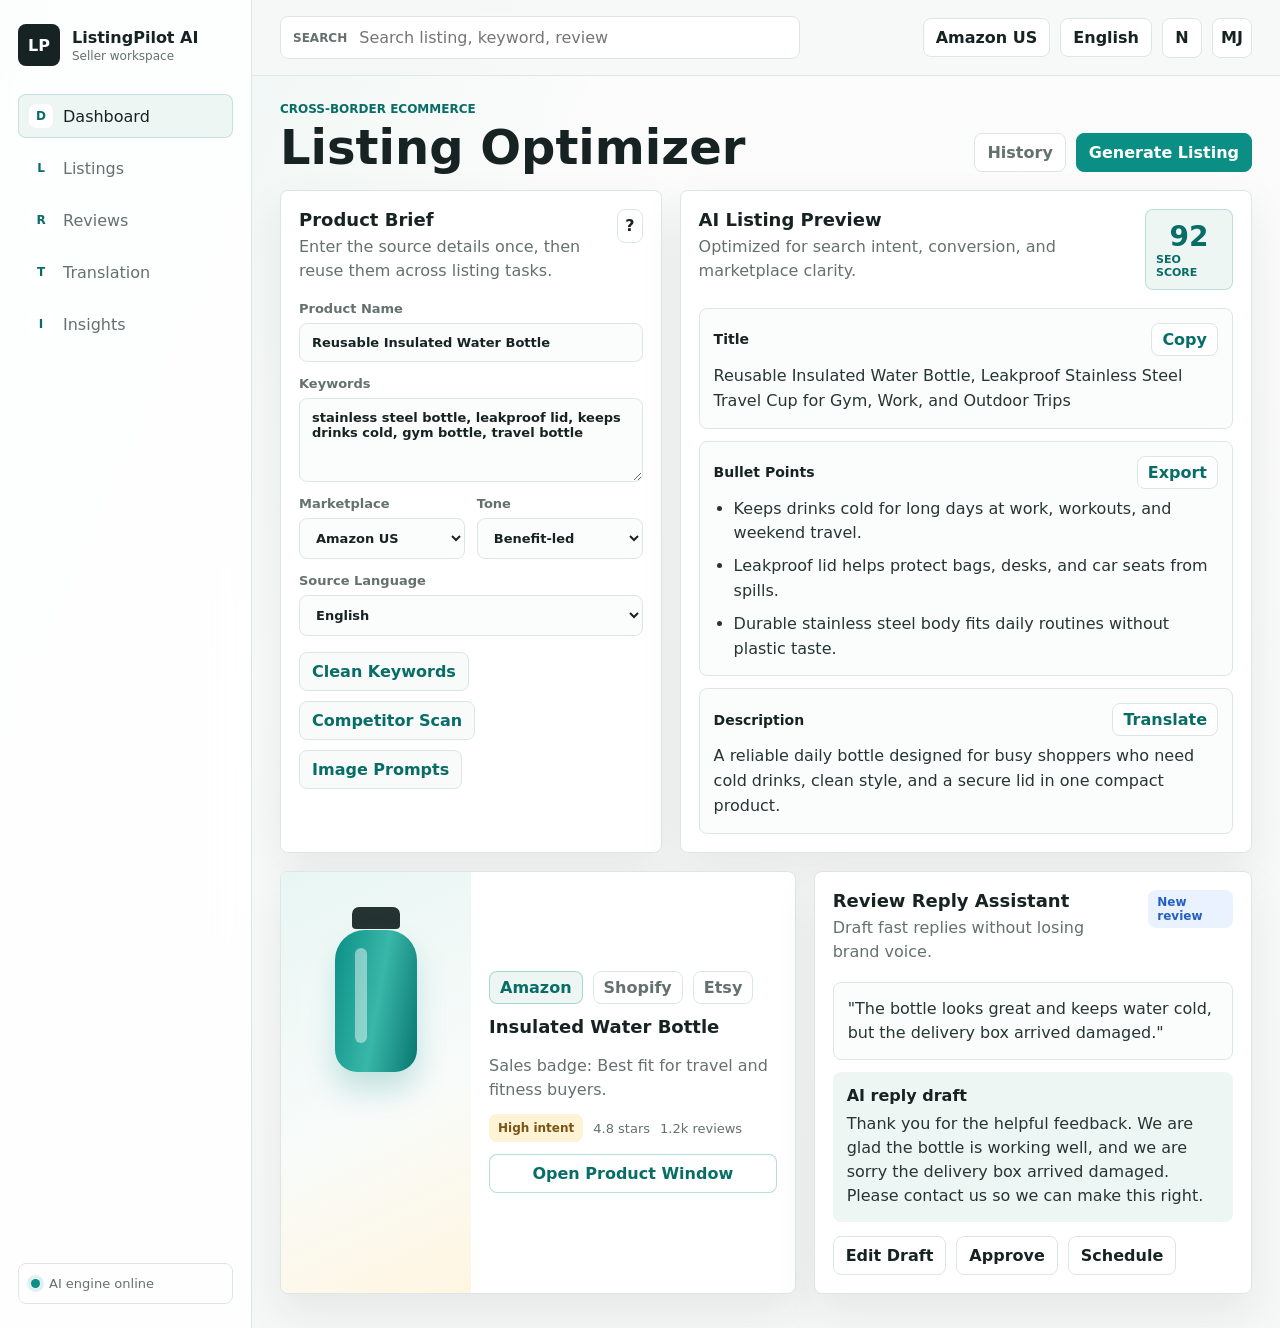
==== index.html @ 93a1cd98 "chore: initialize seller tools project" ====
<!doctype html>
<html lang="en">
<head>
    <meta charset="utf-8">
    <meta name="viewport" content="width=device-width, initial-scale=1">
    <title>ListingPilot AI - Ecommerce Listing Workspace</title>
    <meta name="description" content="A focused AI workspace mockup for cross-border ecommerce sellers to optimize listings, translate content, and reply to reviews.">
    <link rel="stylesheet" href="styles.css">
</head>
<body>
    <div class="app-shell">
        <aside class="sidebar" aria-label="Primary navigation">
            <button class="brand" type="button" data-panel="dashboard" aria-label="Open dashboard">
                <span class="brand-mark">LP</span>
                <span>
                    <strong>ListingPilot AI</strong>
                    <small>Seller workspace</small>
                </span>
            </button>

            <nav class="nav-list">
                <button class="nav-item active" type="button" data-panel="dashboard">
                    <span class="nav-icon" aria-hidden="true">D</span>
                    <span>Dashboard</span>
                </button>
                <button class="nav-item" type="button" data-panel="listings">
                    <span class="nav-icon" aria-hidden="true">L</span>
                    <span>Listings</span>
                </button>
                <button class="nav-item" type="button" data-panel="reviews">
                    <span class="nav-icon" aria-hidden="true">R</span>
                    <span>Reviews</span>
                </button>
                <button class="nav-item" type="button" data-panel="translation">
                    <span class="nav-icon" aria-hidden="true">T</span>
                    <span>Translation</span>
                </button>
                <button class="nav-item" type="button" data-panel="insights">
                    <span class="nav-icon" aria-hidden="true">I</span>
                    <span>Insights</span>
                </button>
            </nav>

            <div class="sidebar-footer">
                <span class="status-dot"></span>
                <span>AI engine online</span>
            </div>
        </aside>

        <main class="main-area">
            <header class="topbar">
                <div class="search-box">
                    <span aria-hidden="true">Search</span>
                    <input type="search" placeholder="Search listing, keyword, review">
                </div>
                <div class="topbar-actions">
                    <button class="select-button" type="button" data-action="marketplace-menu">Amazon US</button>
                    <button class="select-button" type="button" data-action="language-menu">English</button>
                    <button class="icon-button" type="button" data-action="notifications" aria-label="Open notifications">N</button>
                    <button class="avatar-button" type="button" data-action="profile-menu" aria-label="Open profile">MJ</button>
                </div>
            </header>

            <section class="workspace" aria-label="Listing optimizer workspace">
                <div class="workspace-heading">
                    <div>
                        <p class="eyebrow">Cross-border ecommerce</p>
                        <h1>Listing Optimizer</h1>
                    </div>
                    <div class="heading-actions">
                        <button class="ghost-button" type="button" data-action="open-history">History</button>
                        <button class="primary-button" type="button" data-action="generate-listing">Generate Listing</button>
                    </div>
                </div>

                <section class="grid-layout">
                    <article class="panel input-panel">
                        <div class="panel-header">
                            <div>
                                <h2>Product Brief</h2>
                                <p>Enter the source details once, then reuse them across listing tasks.</p>
                            </div>
                            <button class="icon-button compact" type="button" data-action="brief-help" aria-label="Open brief help">?</button>
                        </div>

                        <form class="brief-form">
                            <label>
                                <span>Product Name</span>
                                <input id="productName" type="text" value="Reusable Insulated Water Bottle">
                            </label>
                            <label>
                                <span>Keywords</span>
                                <textarea id="keywords" rows="4">stainless steel bottle, leakproof lid, keeps drinks cold, gym bottle, travel bottle</textarea>
                            </label>
                            <div class="form-row">
                                <label>
                                    <span>Marketplace</span>
                                    <select id="marketplace">
                                        <option>Amazon US</option>
                                        <option>Shopify</option>
                                        <option>Etsy</option>
                                        <option>TikTok Shop</option>
                                    </select>
                                </label>
                                <label>
                                    <span>Tone</span>
                                    <select id="tone">
                                        <option>Benefit-led</option>
                                        <option>Premium</option>
                                        <option>Friendly</option>
                                        <option>Technical</option>
                                    </select>
                                </label>
                            </div>
                            <label>
                                <span>Source Language</span>
                                <select id="sourceLanguage">
                                    <option>English</option>
                                    <option>中文</option>
                                    <option>Spanish</option>
                                    <option>German</option>
                                </select>
                            </label>
                        </form>

                        <div class="mini-tools">
                            <button type="button" data-action="keyword-cleaner">Clean Keywords</button>
                            <button type="button" data-action="competitor-scan">Competitor Scan</button>
                            <button type="button" data-action="image-prompts">Image Prompts</button>
                        </div>
                    </article>

                    <article class="panel preview-panel">
                        <div class="panel-header">
                            <div>
                                <h2>AI Listing Preview</h2>
                                <p>Optimized for search intent, conversion, and marketplace clarity.</p>
                            </div>
                            <div class="score-badge">
                                <strong id="seoScore">92</strong>
                                <span>SEO Score</span>
                            </div>
                        </div>

                        <div class="preview-stack">
                            <section class="preview-block">
                                <div class="block-title">
                                    <h3>Title</h3>
                                    <button type="button" data-action="copy-title">Copy</button>
                                </div>
                                <p id="listingTitle">Reusable Insulated Water Bottle, Leakproof Stainless Steel Travel Cup for Gym, Work, and Outdoor Trips</p>
                            </section>

                            <section class="preview-block">
                                <div class="block-title">
                                    <h3>Bullet Points</h3>
                                    <button type="button" data-action="export-listing">Export</button>
                                </div>
                                <ul id="bulletList">
                                    <li>Keeps drinks cold for long days at work, workouts, and weekend travel.</li>
                                    <li>Leakproof lid helps protect bags, desks, and car seats from spills.</li>
                                    <li>Durable stainless steel body fits daily routines without plastic taste.</li>
                                </ul>
                            </section>

                            <section class="preview-block">
                                <div class="block-title">
                                    <h3>Description</h3>
                                    <button type="button" data-action="translate-listing">Translate</button>
                                </div>
                                <p id="descriptionText">A reliable daily bottle designed for busy shoppers who need cold drinks, clean style, and a secure lid in one compact product.</p>
                            </section>
                        </div>
                    </article>
                </section>

                <section class="bottom-grid">
                    <article class="panel product-card">
                        <div class="product-visual" role="img" aria-label="Reusable insulated water bottle product illustration">
                            <div class="bottle-cap"></div>
                            <div class="bottle-body"></div>
                            <div class="bottle-highlight"></div>
                        </div>
                        <div class="product-info">
                            <div class="tabs" role="tablist" aria-label="Marketplace tabs">
                                <button class="tab active" type="button" data-action="tab-amazon">Amazon</button>
                                <button class="tab" type="button" data-action="tab-shopify">Shopify</button>
                                <button class="tab" type="button" data-action="tab-etsy">Etsy</button>
                            </div>
                            <h2>Insulated Water Bottle</h2>
                            <p>Sales badge: Best fit for travel and fitness buyers.</p>
                            <div class="metric-row">
                                <span class="badge amber">High intent</span>
                                <span>4.8 stars</span>
                                <span>1.2k reviews</span>
                            </div>
                            <button class="secondary-button" type="button" data-action="open-product">Open Product Window</button>
                        </div>
                    </article>

                    <article class="panel review-panel">
                        <div class="panel-header">
                            <div>
                                <h2>Review Reply Assistant</h2>
                                <p>Draft fast replies without losing brand voice.</p>
                            </div>
                            <span class="badge blue">New review</span>
                        </div>
                        <div class="review-card">
                            <p class="quote">"The bottle looks great and keeps water cold, but the delivery box arrived damaged."</p>
                            <div class="reply-draft">
                                <strong>AI reply draft</strong>
                                <p>Thank you for the helpful feedback. We are glad the bottle is working well, and we are sorry the delivery box arrived damaged. Please contact us so we can make this right.</p>
                            </div>
                        </div>
                        <div class="review-actions">
                            <button type="button" data-action="draft-reply">Edit Draft</button>
                            <button type="button" data-action="approve-reply">Approve</button>
                            <button type="button" data-action="schedule-reply">Schedule</button>
                        </div>
                    </article>
                </section>
            </section>
        </main>
    </div>

    <div class="modal" role="dialog" aria-modal="true" aria-labelledby="modalTitle" hidden>
        <div class="modal-backdrop" data-action="close-modal"></div>
        <section class="modal-window">
            <button class="icon-button modal-close" type="button" data-action="close-modal" aria-label="Close window">X</button>
            <p class="eyebrow" id="modalKicker">Window</p>
            <h2 id="modalTitle">Window title</h2>
            <div id="modalBody"></div>
        </section>
    </div>

    <div class="toast" role="status" aria-live="polite" hidden></div>

    <script src="script.js"></script>
</body>
</html>
---- styles.css ----
:root {
    color-scheme: light;
    --bg: #f6f8f7;
    --surface: #ffffff;
    --surface-soft: #eef6f4;
    --ink: #172322;
    --muted: #64716f;
    --line: #dce7e4;
    --teal: #0b8f85;
    --teal-dark: #086d66;
    --amber: #e7a940;
    --blue: #3478f6;
    --shadow: 0 18px 44px rgba(25, 43, 40, 0.08);
}

* {
    box-sizing: border-box;
}

html {
    min-height: 100%;
}

body {
    min-height: 100vh;
    margin: 0;
    background:
        linear-gradient(120deg, rgba(11, 143, 133, 0.07), transparent 32%),
        linear-gradient(180deg, #fbfcfb, var(--bg));
    color: var(--ink);
    font-family: Inter, ui-sans-serif, system-ui, -apple-system, BlinkMacSystemFont, "Segoe UI", sans-serif;
    letter-spacing: 0;
}

button,
input,
select,
textarea {
    font: inherit;
}

button {
    cursor: pointer;
}

.app-shell {
    display: grid;
    grid-template-columns: 252px minmax(0, 1fr);
    min-height: 100vh;
}

.sidebar {
    display: flex;
    flex-direction: column;
    gap: 28px;
    padding: 24px 18px;
    border-right: 1px solid var(--line);
    background: rgba(255, 255, 255, 0.86);
    backdrop-filter: blur(18px);
}

.brand {
    display: flex;
    align-items: center;
    gap: 12px;
    width: 100%;
    padding: 0;
    border: 0;
    background: transparent;
    color: inherit;
    text-align: left;
}

.brand-mark {
    display: grid;
    place-items: center;
    width: 42px;
    height: 42px;
    border-radius: 8px;
    background: var(--ink);
    color: #ffffff;
    font-weight: 800;
}

.brand strong,
.brand small {
    display: block;
}

.brand small {
    margin-top: 2px;
    color: var(--muted);
    font-size: 12px;
}

.nav-list {
    display: grid;
    gap: 8px;
}

.nav-item {
    display: flex;
    align-items: center;
    gap: 10px;
    width: 100%;
    min-height: 42px;
    padding: 9px 10px;
    border: 1px solid transparent;
    border-radius: 8px;
    background: transparent;
    color: var(--muted);
    text-align: left;
}

.nav-item:hover,
.nav-item.active {
    border-color: rgba(11, 143, 133, 0.2);
    background: var(--surface-soft);
    color: var(--ink);
}

.nav-icon {
    display: grid;
    place-items: center;
    width: 24px;
    height: 24px;
    border-radius: 7px;
    background: #ffffff;
    color: var(--teal-dark);
    font-size: 12px;
    font-weight: 800;
}

.sidebar-footer {
    display: flex;
    align-items: center;
    gap: 9px;
    margin-top: auto;
    padding: 12px;
    border: 1px solid var(--line);
    border-radius: 8px;
    color: var(--muted);
    font-size: 13px;
}

.status-dot {
    width: 9px;
    height: 9px;
    border-radius: 99px;
    background: var(--teal);
    box-shadow: 0 0 0 4px rgba(11, 143, 133, 0.12);
}

.main-area {
    min-width: 0;
}

.topbar {
    position: sticky;
    top: 0;
    z-index: 5;
    display: flex;
    align-items: center;
    justify-content: space-between;
    gap: 18px;
    min-height: 74px;
    padding: 16px 28px;
    border-bottom: 1px solid var(--line);
    background: rgba(246, 248, 247, 0.88);
    backdrop-filter: blur(18px);
}

.search-box {
    display: flex;
    align-items: center;
    gap: 10px;
    width: min(520px, 100%);
    padding: 10px 12px;
    border: 1px solid var(--line);
    border-radius: 8px;
    background: var(--surface);
    color: var(--muted);
}

.search-box span {
    font-size: 12px;
    font-weight: 700;
    text-transform: uppercase;
}

.search-box input {
    width: 100%;
    min-width: 0;
    border: 0;
    outline: 0;
    background: transparent;
    color: var(--ink);
}

.topbar-actions,
.heading-actions,
.review-actions,
.metric-row,
.mini-tools,
.tabs {
    display: flex;
    align-items: center;
    gap: 10px;
}

.select-button,
.ghost-button,
.secondary-button,
.primary-button,
.review-actions button,
.mini-tools button,
.tab,
.preview-block button {
    min-height: 38px;
    border-radius: 8px;
    border: 1px solid var(--line);
    background: var(--surface);
    color: var(--ink);
    padding: 9px 12px;
    font-weight: 700;
}

.primary-button {
    border-color: var(--teal);
    background: var(--teal);
    color: #ffffff;
}

.primary-button:hover {
    background: var(--teal-dark);
}

.secondary-button {
    border-color: rgba(11, 143, 133, 0.3);
    color: var(--teal-dark);
}

.ghost-button {
    color: var(--muted);
}

.icon-button,
.avatar-button {
    display: grid;
    place-items: center;
    width: 40px;
    height: 40px;
    border: 1px solid var(--line);
    border-radius: 8px;
    background: var(--surface);
    color: var(--ink);
    font-weight: 800;
}

.icon-button.compact {
    width: 34px;
    height: 34px;
}

.workspace {
    display: grid;
    gap: 18px;
    max-width: 1280px;
    margin: 0 auto;
    padding: 26px 28px 34px;
}

.workspace-heading {
    display: flex;
    align-items: flex-end;
    justify-content: space-between;
    gap: 18px;
}

.eyebrow {
    margin: 0 0 7px;
    color: var(--teal-dark);
    font-size: 12px;
    font-weight: 800;
    letter-spacing: 0;
    text-transform: uppercase;
}

h1,
h2,
h3,
p {
    margin-top: 0;
}

h1 {
    margin-bottom: 0;
    font-size: clamp(32px, 4vw, 48px);
    line-height: 1.02;
}

h2 {
    margin-bottom: 5px;
    font-size: 18px;
}

h3 {
    margin-bottom: 0;
    font-size: 14px;
}

.grid-layout {
    display: grid;
    grid-template-columns: minmax(310px, 0.9fr) minmax(420px, 1.35fr);
    gap: 18px;
}

.bottom-grid {
    display: grid;
    grid-template-columns: minmax(420px, 1fr) minmax(360px, 0.85fr);
    gap: 18px;
}

.panel {
    border: 1px solid var(--line);
    border-radius: 8px;
    background: var(--surface);
    box-shadow: var(--shadow);
}

.input-panel,
.preview-panel,
.review-panel {
    padding: 18px;
}

.panel-header {
    display: flex;
    align-items: flex-start;
    justify-content: space-between;
    gap: 14px;
    margin-bottom: 18px;
}

.panel-header p,
.product-info p {
    margin-bottom: 0;
    color: var(--muted);
    line-height: 1.5;
}

.brief-form {
    display: grid;
    gap: 14px;
}

.brief-form label {
    display: grid;
    gap: 7px;
    color: var(--muted);
    font-size: 13px;
    font-weight: 700;
}

.brief-form input,
.brief-form select,
.brief-form textarea {
    width: 100%;
    border: 1px solid var(--line);
    border-radius: 8px;
    background: #fbfdfc;
    color: var(--ink);
    padding: 11px 12px;
    outline: 0;
}

.brief-form textarea {
    resize: vertical;
}

.brief-form input:focus,
.brief-form select:focus,
.brief-form textarea:focus {
    border-color: rgba(11, 143, 133, 0.65);
    box-shadow: 0 0 0 3px rgba(11, 143, 133, 0.1);
}

.form-row {
    display: grid;
    grid-template-columns: 1fr 1fr;
    gap: 12px;
}

.mini-tools {
    flex-wrap: wrap;
    margin-top: 16px;
}

.mini-tools button {
    background: #f8fbfa;
    color: var(--teal-dark);
}

.score-badge {
    display: grid;
    place-items: center;
    min-width: 88px;
    padding: 10px;
    border: 1px solid rgba(11, 143, 133, 0.22);
    border-radius: 8px;
    background: var(--surface-soft);
    color: var(--teal-dark);
}

.score-badge strong {
    font-size: 28px;
}

.score-badge span {
    font-size: 11px;
    font-weight: 800;
    text-transform: uppercase;
}

.preview-stack {
    display: grid;
    gap: 12px;
}

.preview-block {
    padding: 14px;
    border: 1px solid var(--line);
    border-radius: 8px;
    background: #fbfdfc;
}

.block-title {
    display: flex;
    align-items: center;
    justify-content: space-between;
    gap: 12px;
    margin-bottom: 8px;
}

.preview-block p,
.preview-block li {
    color: #263533;
    line-height: 1.55;
}

.preview-block p {
    margin-bottom: 0;
}

.preview-block ul {
    display: grid;
    gap: 8px;
    margin: 0;
    padding-left: 20px;
}

.preview-block button {
    min-height: 32px;
    padding: 6px 10px;
    color: var(--teal-dark);
}

.product-card {
    display: grid;
    grid-template-columns: 190px minmax(0, 1fr);
    overflow: hidden;
}

.product-visual {
    position: relative;
    min-height: 245px;
    background:
        radial-gradient(circle at 46% 30%, rgba(255, 255, 255, 0.8), transparent 24%),
        linear-gradient(155deg, #e8f6f3, #f8fbfa 56%, #fff6e1);
}

.bottle-cap,
.bottle-body,
.bottle-highlight {
    position: absolute;
    left: 50%;
    transform: translateX(-50%);
}

.bottle-cap {
    top: 35px;
    width: 48px;
    height: 22px;
    border-radius: 7px 7px 4px 4px;
    background: #243331;
}

.bottle-body {
    top: 58px;
    width: 82px;
    height: 142px;
    border-radius: 30px 30px 22px 22px;
    background: linear-gradient(100deg, #0b8f85 0%, #39b7a9 52%, #08756f 100%);
    box-shadow: 0 18px 30px rgba(11, 143, 133, 0.22);
}

.bottle-highlight {
    top: 76px;
    left: 42%;
    width: 12px;
    height: 95px;
    border-radius: 99px;
    background: rgba(255, 255, 255, 0.45);
}

.product-info {
    display: grid;
    align-content: center;
    gap: 12px;
    padding: 18px;
}

.tabs {
    flex-wrap: wrap;
}

.tab {
    min-height: 32px;
    padding: 6px 10px;
    color: var(--muted);
}

.tab.active {
    border-color: rgba(11, 143, 133, 0.3);
    background: var(--surface-soft);
    color: var(--teal-dark);
}

.metric-row {
    flex-wrap: wrap;
    color: var(--muted);
    font-size: 13px;
}

.badge {
    display: inline-flex;
    align-items: center;
    min-height: 28px;
    padding: 5px 9px;
    border-radius: 8px;
    font-size: 12px;
    font-weight: 800;
}

.badge.amber {
    background: #fff3d5;
    color: #7a5414;
}

.badge.blue {
    background: #eaf1ff;
    color: #245fc4;
}

.review-card {
    display: grid;
    gap: 12px;
}

.quote {
    margin-bottom: 0;
    padding: 14px;
    border: 1px solid var(--line);
    border-radius: 8px;
    background: #fbfdfc;
    color: #263533;
    line-height: 1.5;
}

.reply-draft {
    padding: 14px;
    border-radius: 8px;
    background: var(--surface-soft);
}

.reply-draft p {
    margin: 7px 0 0;
    color: #263533;
    line-height: 1.5;
}

.review-actions {
    flex-wrap: wrap;
    margin-top: 14px;
}

.modal {
    position: fixed;
    inset: 0;
    z-index: 20;
    display: grid;
    place-items: center;
    padding: 20px;
}

.modal[hidden],
.toast[hidden] {
    display: none;
}

.modal-backdrop {
    position: absolute;
    inset: 0;
    background: rgba(14, 24, 23, 0.44);
}

.modal-window {
    position: relative;
    z-index: 1;
    width: min(620px, 100%);
    max-height: min(680px, calc(100vh - 40px));
    overflow: auto;
    padding: 22px;
    border: 1px solid var(--line);
    border-radius: 8px;
    background: var(--surface);
    box-shadow: 0 24px 80px rgba(10, 20, 19, 0.22);
}

.modal-close {
    position: absolute;
    top: 14px;
    right: 14px;
}

#modalBody {
    color: var(--muted);
    line-height: 1.55;
}

#modalBody ul {
    margin-bottom: 0;
    padding-left: 20px;
}

.modal-actions {
    display: flex;
    flex-wrap: wrap;
    gap: 10px;
    margin-top: 16px;
}

.modal-actions button {
    min-height: 38px;
    padding: 9px 12px;
    border: 1px solid var(--line);
    border-radius: 8px;
    background: var(--surface);
    font-weight: 800;
}

.toast {
    position: fixed;
    right: 20px;
    bottom: 20px;
    z-index: 30;
    max-width: min(360px, calc(100vw - 40px));
    padding: 12px 14px;
    border: 1px solid rgba(11, 143, 133, 0.2);
    border-radius: 8px;
    background: var(--ink);
    color: #ffffff;
    box-shadow: var(--shadow);
}

@media (max-width: 1080px) {
    .app-shell {
        grid-template-columns: 92px minmax(0, 1fr);
    }

    .brand span:last-child,
    .nav-item span:last-child,
    .sidebar-footer span:last-child {
        display: none;
    }

    .brand,
    .nav-item,
    .sidebar-footer {
        justify-content: center;
    }

    .grid-layout,
    .bottom-grid {
        grid-template-columns: 1fr;
    }
}

@media (max-width: 860px) {
    .app-shell {
        display: block;
    }

    .sidebar {
        position: sticky;
        top: 0;
        z-index: 10;
        flex-direction: row;
        align-items: center;
        gap: 12px;
        overflow-x: auto;
        padding: 12px;
    }

    .brand {
        width: auto;
        flex: 0 0 auto;
    }

    .brand span:last-child {
        display: block;
    }

    .nav-list {
        display: flex;
        gap: 8px;
    }

    .nav-item {
        width: auto;
        white-space: nowrap;
    }

    .nav-item span:last-child {
        display: inline;
    }

    .sidebar-footer {
        display: none;
    }

    .topbar,
    .workspace-heading {
        align-items: stretch;
        flex-direction: column;
    }

    .topbar {
        padding: 14px;
    }

    .topbar-actions,
    .heading-actions {
        flex-wrap: wrap;
    }

    .workspace {
        padding: 18px 14px 28px;
    }

    .form-row,
    .product-card {
        grid-template-columns: 1fr;
    }

    .product-visual {
        min-height: 210px;
    }
}

@media (max-width: 560px) {
    h1 {
        font-size: 32px;
    }

    .topbar-actions > *,
    .heading-actions > *,
    .review-actions > *,
    .mini-tools > * {
        flex: 1 1 auto;
    }

    .select-button,
    .ghost-button,
    .secondary-button,
    .primary-button,
    .review-actions button,
    .mini-tools button {
        min-width: 0;
    }
}
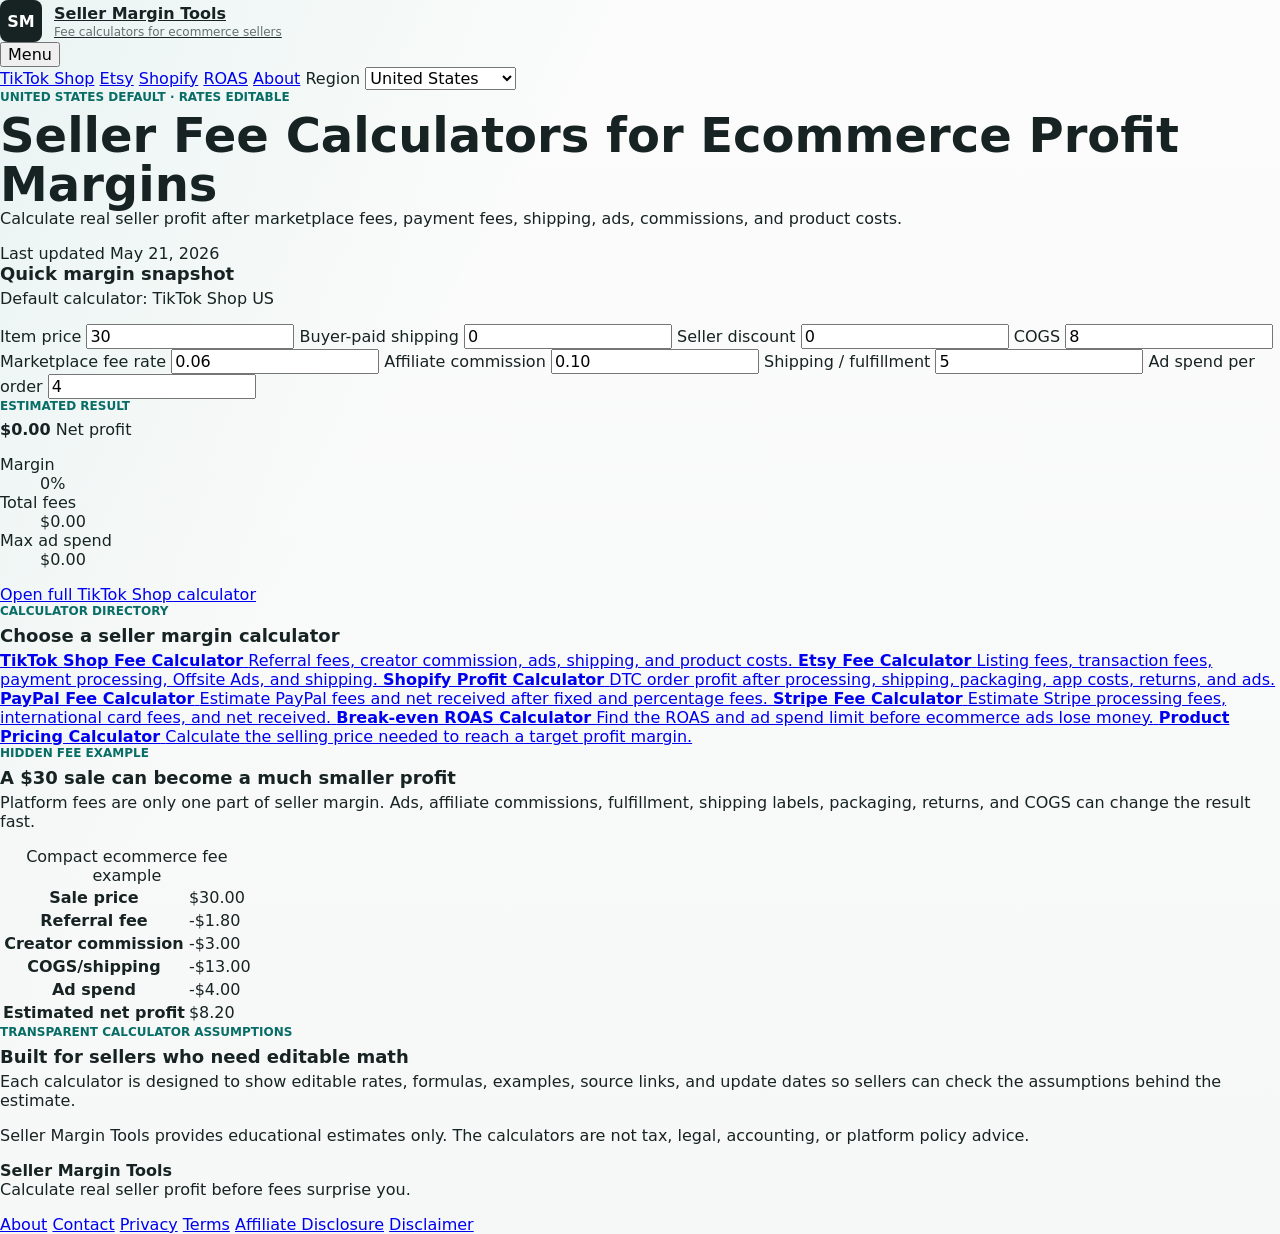
==== commit df294cec: "feat: replace demo dashboard with calculator homepage" ====
--- a/index.html
+++ b/index.html
@@ -3,226 +3,208 @@
 <head>
     <meta charset="utf-8">
     <meta name="viewport" content="width=device-width, initial-scale=1">
-    <title>ListingPilot AI - Ecommerce Listing Workspace</title>
-    <meta name="description" content="A focused AI workspace mockup for cross-border ecommerce sellers to optimize listings, translate content, and reply to reviews.">
+    <title>Seller Fee Calculators for Ecommerce Profit Margins | Seller Margin Tools</title>
+    <meta name="description" content="Calculate real ecommerce seller profit after marketplace fees, payment fees, shipping, ads, commissions, and product costs.">
     <link rel="stylesheet" href="styles.css">
 </head>
-<body>
-    <div class="app-shell">
-        <aside class="sidebar" aria-label="Primary navigation">
-            <button class="brand" type="button" data-panel="dashboard" aria-label="Open dashboard">
-                <span class="brand-mark">LP</span>
-                <span>
-                    <strong>ListingPilot AI</strong>
-                    <small>Seller workspace</small>
-                </span>
-            </button>
-
-            <nav class="nav-list">
-                <button class="nav-item active" type="button" data-panel="dashboard">
-                    <span class="nav-icon" aria-hidden="true">D</span>
-                    <span>Dashboard</span>
-                </button>
-                <button class="nav-item" type="button" data-panel="listings">
-                    <span class="nav-icon" aria-hidden="true">L</span>
-                    <span>Listings</span>
-                </button>
-                <button class="nav-item" type="button" data-panel="reviews">
-                    <span class="nav-icon" aria-hidden="true">R</span>
-                    <span>Reviews</span>
-                </button>
-                <button class="nav-item" type="button" data-panel="translation">
-                    <span class="nav-icon" aria-hidden="true">T</span>
-                    <span>Translation</span>
-                </button>
-                <button class="nav-item" type="button" data-panel="insights">
-                    <span class="nav-icon" aria-hidden="true">I</span>
-                    <span>Insights</span>
-                </button>
-            </nav>
-
-            <div class="sidebar-footer">
-                <span class="status-dot"></span>
-                <span>AI engine online</span>
-            </div>
-        </aside>
-
-        <main class="main-area">
-            <header class="topbar">
-                <div class="search-box">
-                    <span aria-hidden="true">Search</span>
-                    <input type="search" placeholder="Search listing, keyword, review">
+<body data-page="home">
+    <header class="site-header">
+        <a class="brand" href="index.html" aria-label="Seller Margin Tools home">
+            <span class="brand-mark">SM</span>
+            <span>
+                <strong>Seller Margin Tools</strong>
+                <small>Fee calculators for ecommerce sellers</small>
+            </span>
+        </a>
+        <button class="menu-button" type="button" data-action="toggle-menu" aria-expanded="false" aria-controls="siteNav">Menu</button>
+        <nav class="site-nav" id="siteNav" aria-label="Primary navigation">
+            <a href="tiktok-shop-fee-calculator.html">TikTok Shop</a>
+            <a href="etsy-fee-calculator.html">Etsy</a>
+            <a href="shopify-profit-calculator.html">Shopify</a>
+            <a href="break-even-roas-calculator.html">ROAS</a>
+            <a href="about.html">About</a>
+            <label class="region-control">
+                <span>Region</span>
+                <select data-region-select aria-label="Default rate region">
+                    <option value="US">United States</option>
+                    <option value="UK">United Kingdom</option>
+                    <option value="CA">Canada</option>
+                    <option value="AU">Australia</option>
+                    <option value="EU">European Union</option>
+                    <option value="SEA">Southeast Asia</option>
+                </select>
+            </label>
+        </nav>
+    </header>
+
+    <main>
+        <section class="hero-calculator">
+            <div class="hero-copy">
+                <p class="eyebrow">United States default · Rates editable</p>
+                <h1>Seller Fee Calculators for Ecommerce Profit Margins</h1>
+                <p>Calculate real seller profit after marketplace fees, payment fees, shipping, ads, commissions, and product costs.</p>
+                <div class="trust-strip" data-rate-meta>Last updated May 21, 2026</div>
+            </div>
+
+            <form class="calculator-card compact-calculator" data-home-calculator>
+                <div class="section-heading">
+                    <h2>Quick margin snapshot</h2>
+                    <p>Default calculator: TikTok Shop US</p>
                 </div>
-                <div class="topbar-actions">
-                    <button class="select-button" type="button" data-action="marketplace-menu">Amazon US</button>
-                    <button class="select-button" type="button" data-action="language-menu">English</button>
-                    <button class="icon-button" type="button" data-action="notifications" aria-label="Open notifications">N</button>
-                    <button class="avatar-button" type="button" data-action="profile-menu" aria-label="Open profile">MJ</button>
+                <div class="field-grid">
+                    <label>
+                        <span>Item price</span>
+                        <input name="itemPrice" type="number" step="0.01" value="30">
+                    </label>
+                    <label>
+                        <span>Buyer-paid shipping</span>
+                        <input name="buyerPaidShipping" type="number" step="0.01" value="0">
+                    </label>
+                    <label>
+                        <span>Seller discount</span>
+                        <input name="sellerDiscount" type="number" step="0.01" value="0">
+                    </label>
+                    <label>
+                        <span>COGS</span>
+                        <input name="cogs" type="number" step="0.01" value="8">
+                    </label>
+                    <label>
+                        <span>Marketplace fee rate</span>
+                        <input name="referralFeeRate" type="number" step="0.001" value="0.06" data-rate-field>
+                    </label>
+                    <label>
+                        <span>Affiliate commission</span>
+                        <input name="affiliateCommissionRate" type="number" step="0.001" value="0.10">
+                    </label>
+                    <label>
+                        <span>Shipping / fulfillment</span>
+                        <input name="combinedShippingCost" type="number" step="0.01" value="5">
+                    </label>
+                    <label>
+                        <span>Ad spend per order</span>
+                        <input name="adSpend" type="number" step="0.01" value="4">
+                    </label>
                 </div>
-            </header>
-
-            <section class="workspace" aria-label="Listing optimizer workspace">
-                <div class="workspace-heading">
+            </form>
+
+            <aside class="result-card" data-home-results aria-live="polite">
+                <p class="eyebrow">Estimated result</p>
+                <strong class="result-primary">$0.00</strong>
+                <span>Net profit</span>
+                <dl class="metric-list">
                     <div>
-                        <p class="eyebrow">Cross-border ecommerce</p>
-                        <h1>Listing Optimizer</h1>
+                        <dt>Margin</dt>
+                        <dd data-result="profitMargin">0%</dd>
                     </div>
-                    <div class="heading-actions">
-                        <button class="ghost-button" type="button" data-action="open-history">History</button>
-                        <button class="primary-button" type="button" data-action="generate-listing">Generate Listing</button>
+                    <div>
+                        <dt>Total fees</dt>
+                        <dd data-result="totalFees">$0.00</dd>
                     </div>
-                </div>
-
-                <section class="grid-layout">
-                    <article class="panel input-panel">
-                        <div class="panel-header">
-                            <div>
-                                <h2>Product Brief</h2>
-                                <p>Enter the source details once, then reuse them across listing tasks.</p>
-                            </div>
-                            <button class="icon-button compact" type="button" data-action="brief-help" aria-label="Open brief help">?</button>
-                        </div>
-
-                        <form class="brief-form">
-                            <label>
-                                <span>Product Name</span>
-                                <input id="productName" type="text" value="Reusable Insulated Water Bottle">
-                            </label>
-                            <label>
-                                <span>Keywords</span>
-                                <textarea id="keywords" rows="4">stainless steel bottle, leakproof lid, keeps drinks cold, gym bottle, travel bottle</textarea>
-                            </label>
-                            <div class="form-row">
-                                <label>
-                                    <span>Marketplace</span>
-                                    <select id="marketplace">
-                                        <option>Amazon US</option>
-                                        <option>Shopify</option>
-                                        <option>Etsy</option>
-                                        <option>TikTok Shop</option>
-                                    </select>
-                                </label>
-                                <label>
-                                    <span>Tone</span>
-                                    <select id="tone">
-                                        <option>Benefit-led</option>
-                                        <option>Premium</option>
-                                        <option>Friendly</option>
-                                        <option>Technical</option>
-                                    </select>
-                                </label>
-                            </div>
-                            <label>
-                                <span>Source Language</span>
-                                <select id="sourceLanguage">
-                                    <option>English</option>
-                                    <option>中文</option>
-                                    <option>Spanish</option>
-                                    <option>German</option>
-                                </select>
-                            </label>
-                        </form>
-
-                        <div class="mini-tools">
-                            <button type="button" data-action="keyword-cleaner">Clean Keywords</button>
-                            <button type="button" data-action="competitor-scan">Competitor Scan</button>
-                            <button type="button" data-action="image-prompts">Image Prompts</button>
-                        </div>
-                    </article>
-
-                    <article class="panel preview-panel">
-                        <div class="panel-header">
-                            <div>
-                                <h2>AI Listing Preview</h2>
-                                <p>Optimized for search intent, conversion, and marketplace clarity.</p>
-                            </div>
-                            <div class="score-badge">
-                                <strong id="seoScore">92</strong>
-                                <span>SEO Score</span>
-                            </div>
-                        </div>
-
-                        <div class="preview-stack">
-                            <section class="preview-block">
-                                <div class="block-title">
-                                    <h3>Title</h3>
-                                    <button type="button" data-action="copy-title">Copy</button>
-                                </div>
-                                <p id="listingTitle">Reusable Insulated Water Bottle, Leakproof Stainless Steel Travel Cup for Gym, Work, and Outdoor Trips</p>
-                            </section>
-
-                            <section class="preview-block">
-                                <div class="block-title">
-                                    <h3>Bullet Points</h3>
-                                    <button type="button" data-action="export-listing">Export</button>
-                                </div>
-                                <ul id="bulletList">
-                                    <li>Keeps drinks cold for long days at work, workouts, and weekend travel.</li>
-                                    <li>Leakproof lid helps protect bags, desks, and car seats from spills.</li>
-                                    <li>Durable stainless steel body fits daily routines without plastic taste.</li>
-                                </ul>
-                            </section>
-
-                            <section class="preview-block">
-                                <div class="block-title">
-                                    <h3>Description</h3>
-                                    <button type="button" data-action="translate-listing">Translate</button>
-                                </div>
-                                <p id="descriptionText">A reliable daily bottle designed for busy shoppers who need cold drinks, clean style, and a secure lid in one compact product.</p>
-                            </section>
-                        </div>
-                    </article>
-                </section>
-
-                <section class="bottom-grid">
-                    <article class="panel product-card">
-                        <div class="product-visual" role="img" aria-label="Reusable insulated water bottle product illustration">
-                            <div class="bottle-cap"></div>
-                            <div class="bottle-body"></div>
-                            <div class="bottle-highlight"></div>
-                        </div>
-                        <div class="product-info">
-                            <div class="tabs" role="tablist" aria-label="Marketplace tabs">
-                                <button class="tab active" type="button" data-action="tab-amazon">Amazon</button>
-                                <button class="tab" type="button" data-action="tab-shopify">Shopify</button>
-                                <button class="tab" type="button" data-action="tab-etsy">Etsy</button>
-                            </div>
-                            <h2>Insulated Water Bottle</h2>
-                            <p>Sales badge: Best fit for travel and fitness buyers.</p>
-                            <div class="metric-row">
-                                <span class="badge amber">High intent</span>
-                                <span>4.8 stars</span>
-                                <span>1.2k reviews</span>
-                            </div>
-                            <button class="secondary-button" type="button" data-action="open-product">Open Product Window</button>
-                        </div>
-                    </article>
-
-                    <article class="panel review-panel">
-                        <div class="panel-header">
-                            <div>
-                                <h2>Review Reply Assistant</h2>
-                                <p>Draft fast replies without losing brand voice.</p>
-                            </div>
-                            <span class="badge blue">New review</span>
-                        </div>
-                        <div class="review-card">
-                            <p class="quote">"The bottle looks great and keeps water cold, but the delivery box arrived damaged."</p>
-                            <div class="reply-draft">
-                                <strong>AI reply draft</strong>
-                                <p>Thank you for the helpful feedback. We are glad the bottle is working well, and we are sorry the delivery box arrived damaged. Please contact us so we can make this right.</p>
-                            </div>
-                        </div>
-                        <div class="review-actions">
-                            <button type="button" data-action="draft-reply">Edit Draft</button>
-                            <button type="button" data-action="approve-reply">Approve</button>
-                            <button type="button" data-action="schedule-reply">Schedule</button>
-                        </div>
-                    </article>
-                </section>
-            </section>
-        </main>
-    </div>
+                    <div>
+                        <dt>Max ad spend</dt>
+                        <dd data-result="maxAdSpendBeforeLoss">$0.00</dd>
+                    </div>
+                </dl>
+                <a class="primary-link" href="tiktok-shop-fee-calculator.html">Open full TikTok Shop calculator</a>
+            </aside>
+        </section>
+
+        <section class="content-section" aria-labelledby="calculatorDirectory">
+            <div class="section-heading">
+                <p class="eyebrow">Calculator directory</p>
+                <h2 id="calculatorDirectory">Choose a seller margin calculator</h2>
+            </div>
+            <div class="tool-grid">
+                <a class="tool-card" href="tiktok-shop-fee-calculator.html">
+                    <strong>TikTok Shop Fee Calculator</strong>
+                    <span>Referral fees, creator commission, ads, shipping, and product costs.</span>
+                </a>
+                <a class="tool-card" href="etsy-fee-calculator.html">
+                    <strong>Etsy Fee Calculator</strong>
+                    <span>Listing fees, transaction fees, payment processing, Offsite Ads, and shipping.</span>
+                </a>
+                <a class="tool-card" href="shopify-profit-calculator.html">
+                    <strong>Shopify Profit Calculator</strong>
+                    <span>DTC order profit after processing, shipping, packaging, app costs, returns, and ads.</span>
+                </a>
+                <a class="tool-card" href="paypal-fee-calculator.html">
+                    <strong>PayPal Fee Calculator</strong>
+                    <span>Estimate PayPal fees and net received after fixed and percentage fees.</span>
+                </a>
+                <a class="tool-card" href="stripe-fee-calculator.html">
+                    <strong>Stripe Fee Calculator</strong>
+                    <span>Estimate Stripe processing fees, international card fees, and net received.</span>
+                </a>
+                <a class="tool-card" href="break-even-roas-calculator.html">
+                    <strong>Break-even ROAS Calculator</strong>
+                    <span>Find the ROAS and ad spend limit before ecommerce ads lose money.</span>
+                </a>
+                <a class="tool-card" href="product-pricing-calculator.html">
+                    <strong>Product Pricing Calculator</strong>
+                    <span>Calculate the selling price needed to reach a target profit margin.</span>
+                </a>
+            </div>
+        </section>
+
+        <section class="content-section split-section">
+            <div>
+                <p class="eyebrow">Hidden fee example</p>
+                <h2>A $30 sale can become a much smaller profit</h2>
+                <p>Platform fees are only one part of seller margin. Ads, affiliate commissions, fulfillment, shipping labels, packaging, returns, and COGS can change the result fast.</p>
+            </div>
+            <table class="breakdown-table">
+                <caption>Compact ecommerce fee example</caption>
+                <tbody>
+                    <tr>
+                        <th scope="row">Sale price</th>
+                        <td>$30.00</td>
+                    </tr>
+                    <tr>
+                        <th scope="row">Referral fee</th>
+                        <td>-$1.80</td>
+                    </tr>
+                    <tr>
+                        <th scope="row">Creator commission</th>
+                        <td>-$3.00</td>
+                    </tr>
+                    <tr>
+                        <th scope="row">COGS/shipping</th>
+                        <td>-$13.00</td>
+                    </tr>
+                    <tr>
+                        <th scope="row">Ad spend</th>
+                        <td>-$4.00</td>
+                    </tr>
+                    <tr>
+                        <th scope="row">Estimated net profit</th>
+                        <td>$8.20</td>
+                    </tr>
+                </tbody>
+            </table>
+        </section>
+
+        <section class="content-section">
+            <p class="eyebrow">Transparent calculator assumptions</p>
+            <h2>Built for sellers who need editable math</h2>
+            <p>Each calculator is designed to show editable rates, formulas, examples, source links, and update dates so sellers can check the assumptions behind the estimate.</p>
+            <p>Seller Margin Tools provides educational estimates only. The calculators are not tax, legal, accounting, or platform policy advice.</p>
+        </section>
+    </main>
+
+    <footer class="site-footer">
+        <div>
+            <strong>Seller Margin Tools</strong>
+            <p>Calculate real seller profit before fees surprise you.</p>
+        </div>
+        <nav aria-label="Footer navigation">
+            <a href="about.html">About</a>
+            <a href="contact.html">Contact</a>
+            <a href="privacy-policy.html">Privacy</a>
+            <a href="terms-of-use.html">Terms</a>
+            <a href="affiliate-disclosure.html">Affiliate Disclosure</a>
+            <a href="disclaimer.html">Disclaimer</a>
+        </nav>
+    </footer>
 
     <div class="modal" role="dialog" aria-modal="true" aria-labelledby="modalTitle" hidden>
         <div class="modal-backdrop" data-action="close-modal"></div>
@@ -236,6 +218,9 @@
 
     <div class="toast" role="status" aria-live="polite" hidden></div>
 
+    <script src="rates.js"></script>
+    <script src="calculator-core.js"></script>
+    <script src="calculator-pages.js"></script>
     <script src="script.js"></script>
 </body>
 </html>
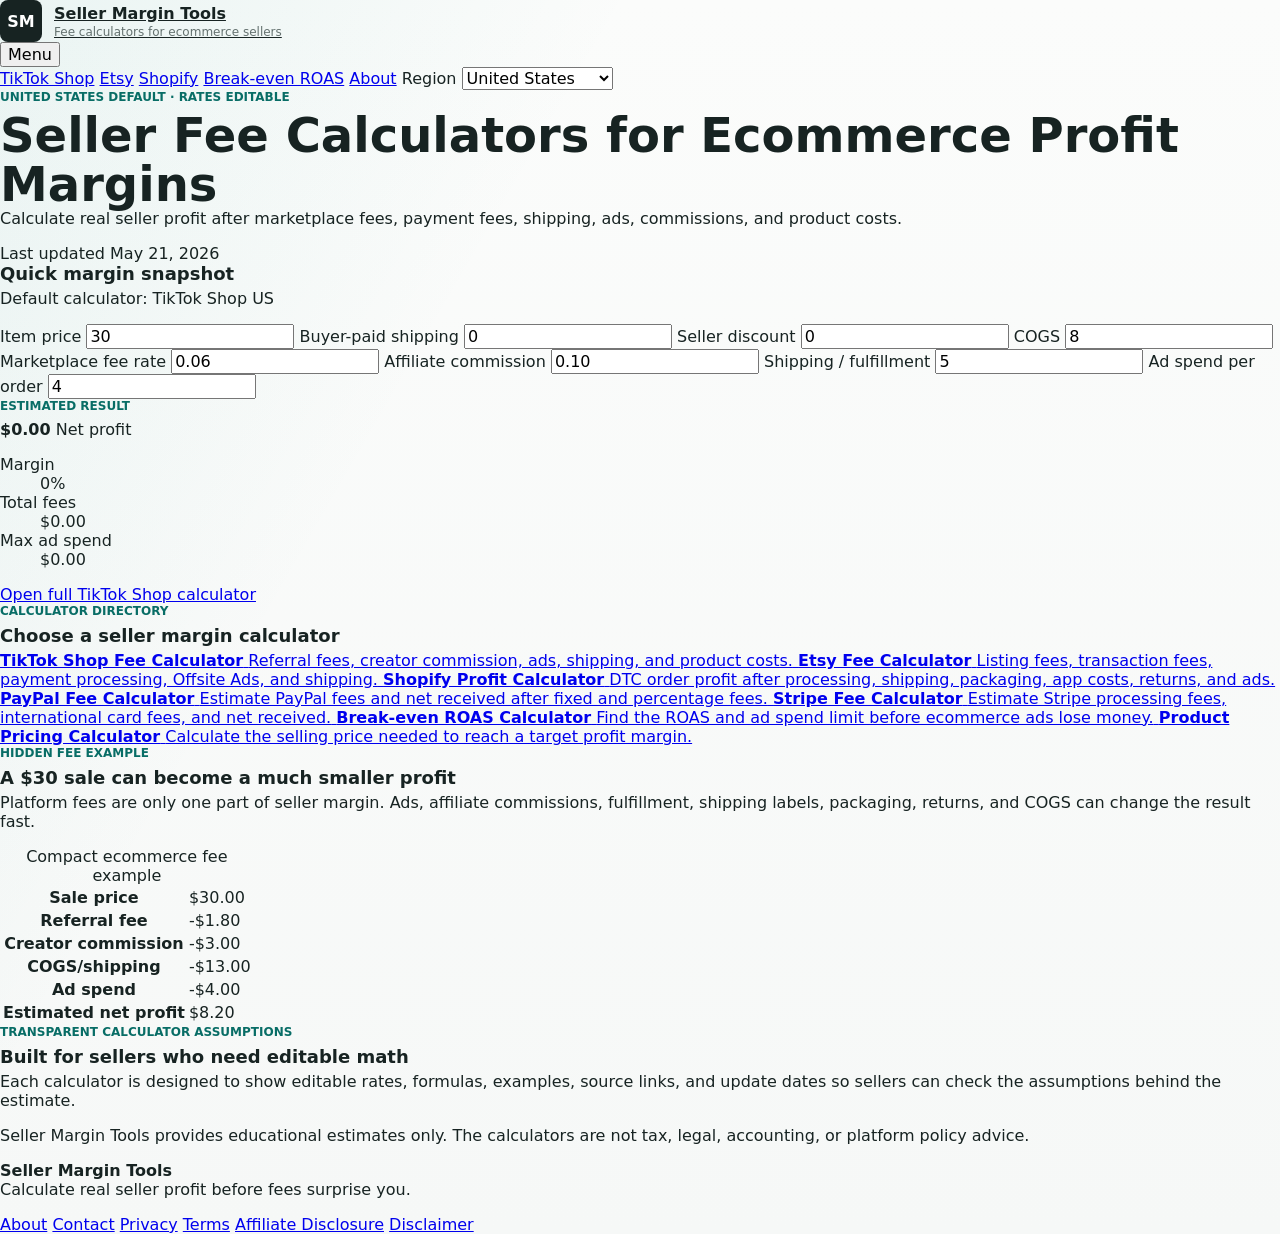
==== commit ed9c97bd: "fix: align homepage nav copy" ====
--- a/index.html
+++ b/index.html
@@ -21,7 +21,7 @@
             <a href="tiktok-shop-fee-calculator.html">TikTok Shop</a>
             <a href="etsy-fee-calculator.html">Etsy</a>
             <a href="shopify-profit-calculator.html">Shopify</a>
-            <a href="break-even-roas-calculator.html">ROAS</a>
+            <a href="break-even-roas-calculator.html">Break-even ROAS</a>
             <a href="about.html">About</a>
             <label class="region-control">
                 <span>Region</span>
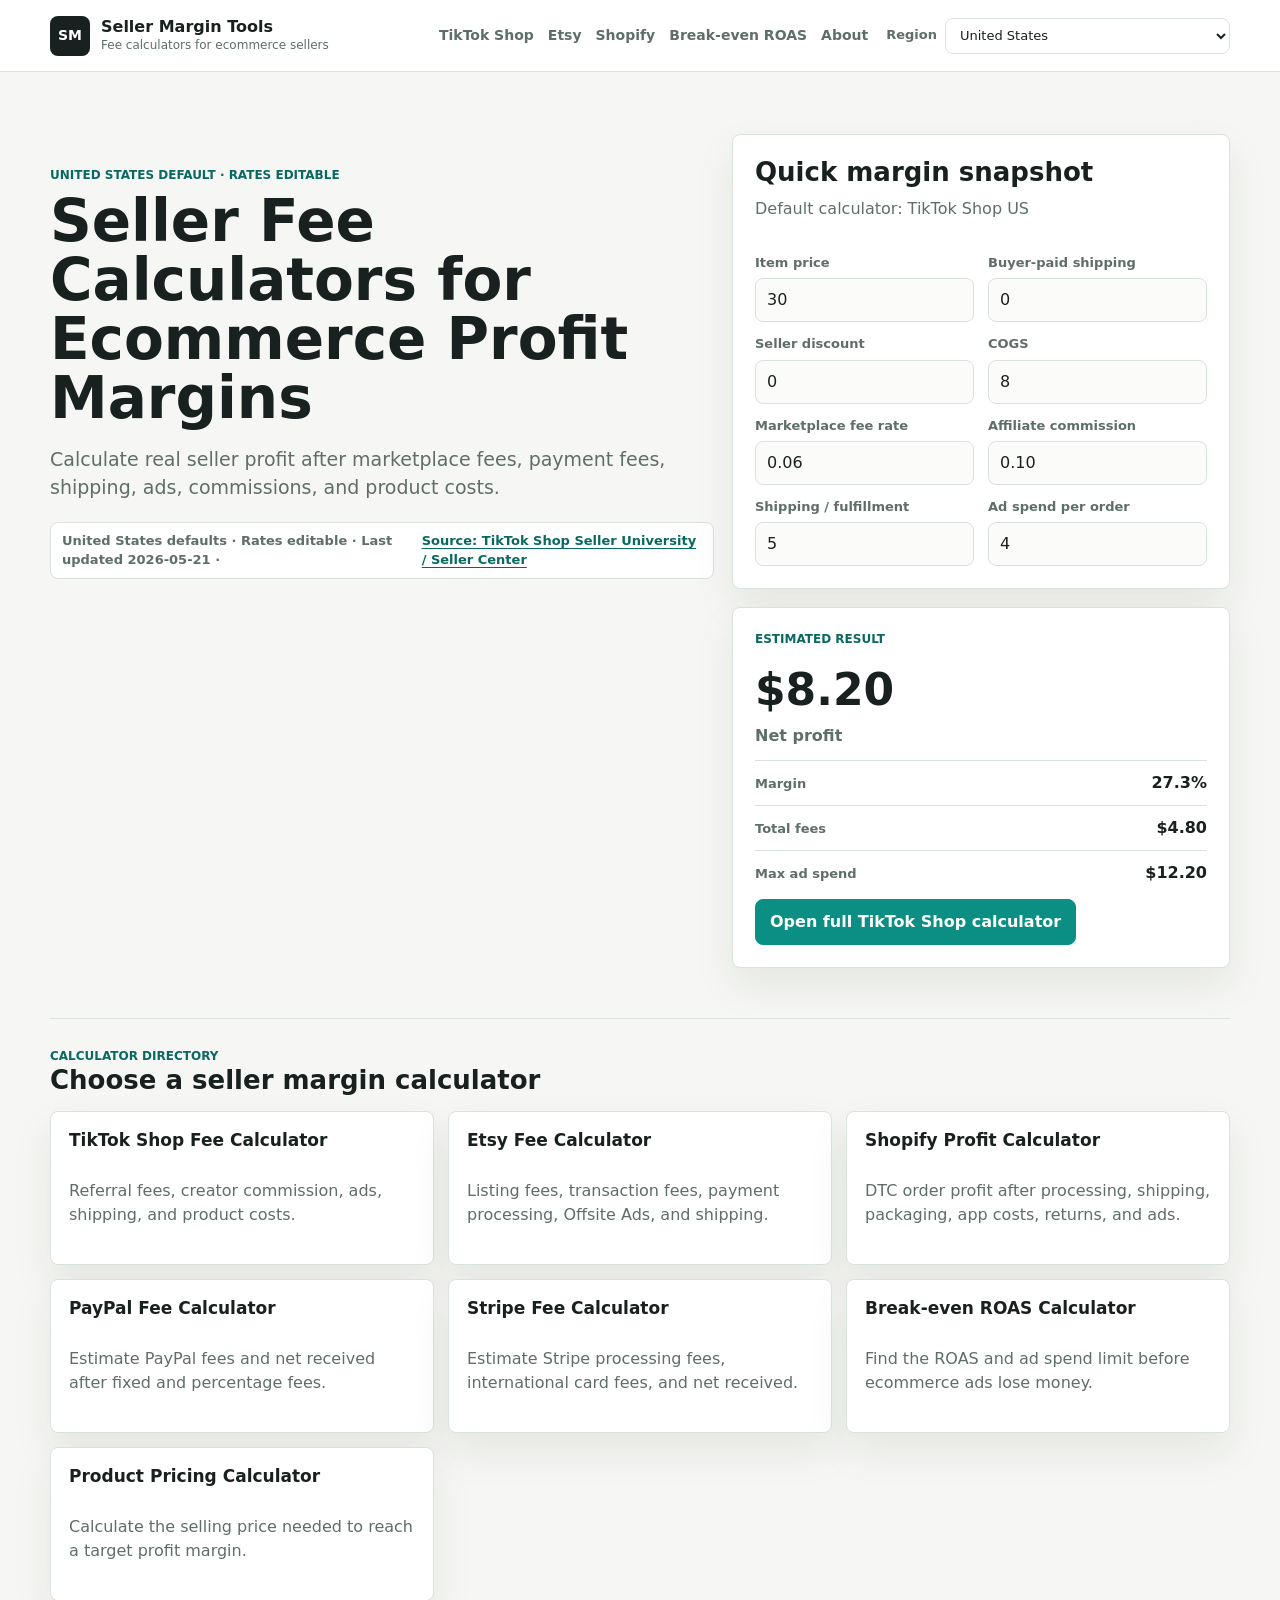
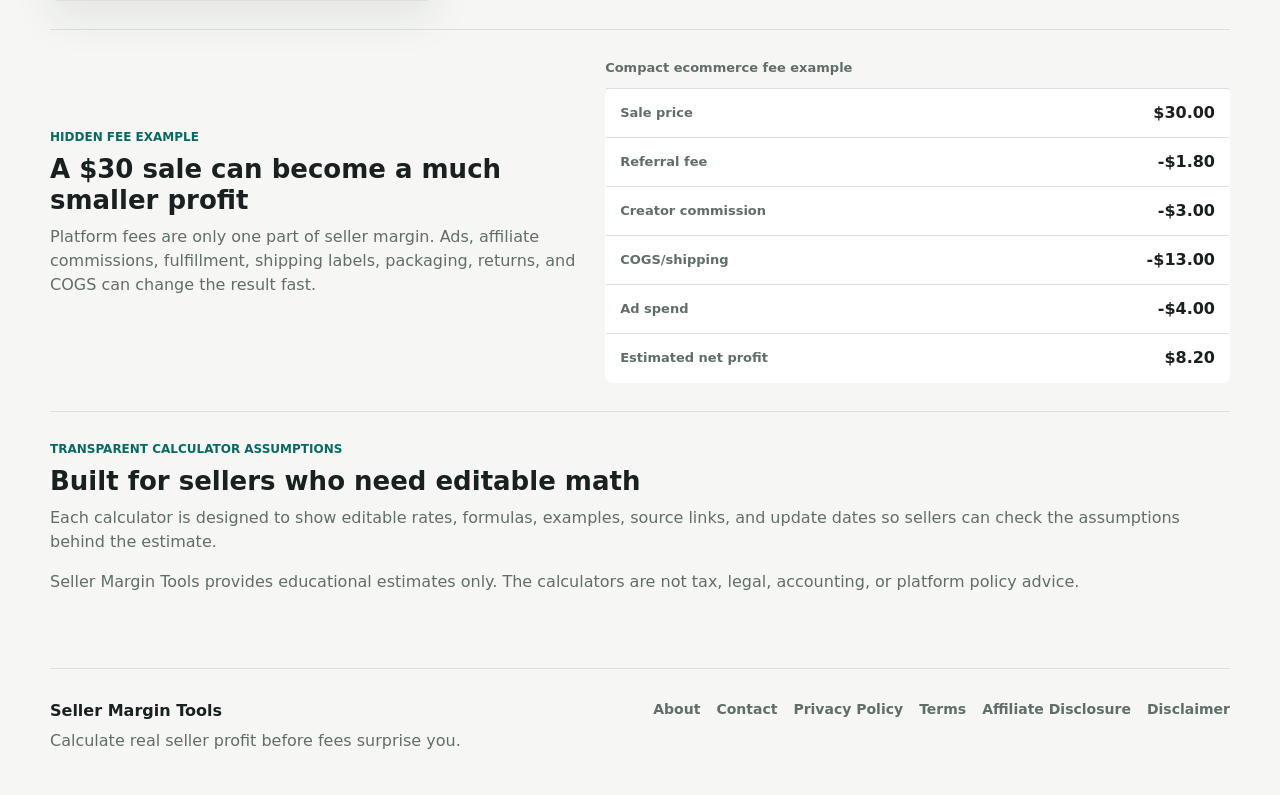
==== commit 939085b9: "fix: align privacy policy footer label" ====
--- a/index.html
+++ b/index.html
@@ -199,24 +199,15 @@
         <nav aria-label="Footer navigation">
             <a href="about.html">About</a>
             <a href="contact.html">Contact</a>
-            <a href="privacy-policy.html">Privacy</a>
+            <a href="privacy-policy.html">Privacy Policy</a>
             <a href="terms-of-use.html">Terms</a>
             <a href="affiliate-disclosure.html">Affiliate Disclosure</a>
             <a href="disclaimer.html">Disclaimer</a>
         </nav>
     </footer>
 
-    <div class="modal" role="dialog" aria-modal="true" aria-labelledby="modalTitle" hidden>
-        <div class="modal-backdrop" data-action="close-modal"></div>
-        <section class="modal-window">
-            <button class="icon-button modal-close" type="button" data-action="close-modal" aria-label="Close window">X</button>
-            <p class="eyebrow" id="modalKicker">Window</p>
-            <h2 id="modalTitle">Window title</h2>
-            <div id="modalBody"></div>
-        </section>
-    </div>
-
-    <div class="toast" role="status" aria-live="polite" hidden></div>
+    <div class="modal" hidden></div>
+    <div class="toast" hidden></div>
 
     <script src="rates.js"></script>
     <script src="calculator-core.js"></script>
--- a/styles.css
+++ b/styles.css
@@ -1,19 +1,22 @@
 :root {
     color-scheme: light;
-    --bg: #f6f8f7;
+    --bg: #f6f7f4;
     --surface: #ffffff;
-    --surface-soft: #eef6f4;
-    --ink: #172322;
-    --muted: #64716f;
-    --line: #dce7e4;
+    --surface-soft: #eef5f2;
+    --ink: #18211f;
+    --muted: #5f6e69;
+    --line: #d9e2dd;
     --teal: #0b8f85;
-    --teal-dark: #086d66;
-    --amber: #e7a940;
-    --blue: #3478f6;
-    --shadow: 0 18px 44px rgba(25, 43, 40, 0.08);
-}
-
-* {
+    --teal-dark: #096961;
+    --amber: #c78316;
+    --red: #bd3d35;
+    --blue: #2764c5;
+    --shadow: 0 18px 42px rgba(24, 33, 31, 0.08);
+}
+
+*,
+*::before,
+*::after {
     box-sizing: border-box;
 }
 
@@ -24,61 +27,159 @@
 body {
     min-height: 100vh;
     margin: 0;
-    background:
-        linear-gradient(120deg, rgba(11, 143, 133, 0.07), transparent 32%),
-        linear-gradient(180deg, #fbfcfb, var(--bg));
+    background: var(--bg);
     color: var(--ink);
     font-family: Inter, ui-sans-serif, system-ui, -apple-system, BlinkMacSystemFont, "Segoe UI", sans-serif;
     letter-spacing: 0;
 }
 
+body,
 button,
 input,
 select,
 textarea {
-    font: inherit;
+    font: 16px/1.5 Inter, ui-sans-serif, system-ui, -apple-system, BlinkMacSystemFont, "Segoe UI", sans-serif;
+    letter-spacing: 0;
+}
+
+a {
+    color: var(--teal-dark);
+    text-decoration-thickness: 1px;
+    text-underline-offset: 3px;
+}
+
+a:hover {
+    color: var(--teal);
+}
+
+button,
+input,
+select,
+textarea {
+    border: 1px solid var(--line);
+    border-radius: 8px;
+}
+
+button,
+select {
+    cursor: pointer;
 }
 
 button {
-    cursor: pointer;
-}
-
-.app-shell {
-    display: grid;
-    grid-template-columns: 252px minmax(0, 1fr);
-    min-height: 100vh;
-}
-
-.sidebar {
+    min-height: 40px;
+    padding: 9px 13px;
+    background: var(--surface);
+    color: var(--ink);
+    font-weight: 700;
+}
+
+button:hover {
+    border-color: rgba(11, 143, 133, 0.45);
+}
+
+button:focus-visible,
+a:focus-visible,
+input:focus-visible,
+select:focus-visible,
+textarea:focus-visible,
+summary:focus-visible {
+    outline: 3px solid rgba(11, 143, 133, 0.2);
+    outline-offset: 2px;
+}
+
+input,
+select,
+textarea {
+    width: 100%;
+    min-height: 42px;
+    padding: 9px 11px;
+    background: #fbfcfa;
+    color: var(--ink);
+}
+
+select {
+    padding-right: 30px;
+}
+
+input::placeholder,
+textarea::placeholder {
+    color: #8b9894;
+}
+
+h1,
+h2,
+h3,
+p,
+dl,
+dd {
+    margin-top: 0;
+}
+
+h1 {
+    max-width: 840px;
+    margin-bottom: 16px;
+    font-size: clamp(34px, 5vw, 58px);
+    line-height: 1.02;
+    letter-spacing: 0;
+}
+
+h2 {
+    margin-bottom: 10px;
+    font-size: 26px;
+    line-height: 1.16;
+    letter-spacing: 0;
+}
+
+h3 {
+    margin-bottom: 8px;
+    font-size: 18px;
+    line-height: 1.25;
+}
+
+p {
+    color: var(--muted);
+}
+
+main {
+    width: min(1180px, calc(100% - 32px));
+    margin: 0 auto;
+    padding: 34px 0 58px;
+}
+
+.site-header {
+    position: sticky;
+    top: 0;
+    z-index: 20;
     display: flex;
-    flex-direction: column;
-    gap: 28px;
-    padding: 24px 18px;
-    border-right: 1px solid var(--line);
-    background: rgba(255, 255, 255, 0.86);
-    backdrop-filter: blur(18px);
+    align-items: center;
+    justify-content: space-between;
+    gap: 18px;
+    min-height: 72px;
+    padding: 14px max(16px, calc((100% - 1180px) / 2));
+    border-bottom: 1px solid var(--line);
+    background: rgba(255, 255, 255, 0.93);
+    backdrop-filter: blur(14px);
 }
 
 .brand {
-    display: flex;
-    align-items: center;
-    gap: 12px;
-    width: 100%;
-    padding: 0;
-    border: 0;
-    background: transparent;
-    color: inherit;
-    text-align: left;
+    display: inline-flex;
+    align-items: center;
+    gap: 11px;
+    min-width: 0;
+    color: var(--ink);
+    text-decoration: none;
 }
 
 .brand-mark {
     display: grid;
+    flex: 0 0 auto;
     place-items: center;
-    width: 42px;
-    height: 42px;
+    width: 40px;
+    height: 40px;
     border-radius: 8px;
     background: var(--ink);
     color: #ffffff;
+    font-size: 14px;
     font-weight: 800;
 }
 
@@ -87,520 +188,437 @@
     display: block;
 }
 
+.brand strong {
+    line-height: 1.15;
+}
+
 .brand small {
     margin-top: 2px;
     color: var(--muted);
     font-size: 12px;
-}
-
-.nav-list {
-    display: grid;
+    line-height: 1.25;
+}
+
+.site-nav {
+    display: flex;
+    align-items: center;
+    justify-content: flex-end;
+    gap: 14px;
+}
+
+.site-nav a {
+    color: var(--muted);
+    font-size: 14px;
+    font-weight: 700;
+    text-decoration: none;
+}
+
+.site-nav a:hover {
+    color: var(--ink);
+}
+
+.menu-button {
+    display: none;
+}
+
+.region-control {
+    display: flex;
+    align-items: center;
     gap: 8px;
-}
-
-.nav-item {
-    display: flex;
-    align-items: center;
-    gap: 10px;
-    width: 100%;
-    min-height: 42px;
-    padding: 9px 10px;
-    border: 1px solid transparent;
-    border-radius: 8px;
-    background: transparent;
-    color: var(--muted);
-    text-align: left;
-}
-
-.nav-item:hover,
-.nav-item.active {
-    border-color: rgba(11, 143, 133, 0.2);
-    background: var(--surface-soft);
-    color: var(--ink);
-}
-
-.nav-icon {
-    display: grid;
-    place-items: center;
-    width: 24px;
-    height: 24px;
-    border-radius: 7px;
-    background: #ffffff;
+    margin-left: 4px;
+    color: var(--muted);
+    font-size: 13px;
+    font-weight: 700;
+}
+
+.region-control select {
+    width: auto;
+    min-height: 36px;
+    padding: 7px 28px 7px 10px;
+    background-color: var(--surface);
+    font-size: 13px;
+}
+
+.hero-calculator {
+    display: grid;
+    grid-template-columns: minmax(0, 1.04fr) minmax(340px, 0.78fr);
+    grid-template-areas:
+        "copy calculator"
+        "copy result";
+    gap: 18px;
+    align-items: start;
+    padding: 28px 0 22px;
+}
+
+.hero-copy {
+    grid-area: copy;
+    padding: 32px 0;
+}
+
+.hero-copy > p:not(.eyebrow) {
+    max-width: 660px;
+    margin-bottom: 20px;
+    font-size: 19px;
+}
+
+.calculator-card {
+    display: grid;
+    gap: 18px;
+    padding: 22px;
+}
+
+.compact-calculator {
+    grid-area: calculator;
+}
+
+.result-card {
+    display: grid;
+    gap: 12px;
+    padding: 22px;
+}
+
+.hero-calculator .result-card {
+    grid-area: result;
+}
+
+.calculator-layout {
+    display: grid;
+    grid-template-columns: minmax(0, 1fr) minmax(320px, 0.52fr);
+    gap: 20px;
+    align-items: start;
+}
+
+.split-section {
+    display: grid;
+    grid-template-columns: minmax(0, 0.85fr) minmax(360px, 1fr);
+    gap: 24px;
+    align-items: center;
+}
+
+.calculator-hero {
+    max-width: 860px;
+    margin: 10px 0 26px;
+}
+
+.calculator-hero > p:not(.eyebrow) {
+    font-size: 18px;
+}
+
+.content-section {
+    margin-top: 28px;
+    padding: 28px 0 0;
+    border-top: 1px solid var(--line);
+}
+
+.section-heading {
+    margin-bottom: 16px;
+}
+
+.section-heading p {
+    margin-bottom: 0;
+}
+
+.eyebrow {
+    margin: 0 0 8px;
     color: var(--teal-dark);
     font-size: 12px;
     font-weight: 800;
-}
-
-.sidebar-footer {
+    letter-spacing: 0;
+    text-transform: uppercase;
+}
+
+.trust-strip {
+    display: inline-flex;
+    align-items: center;
+    max-width: 100%;
+    min-height: 38px;
+    padding: 8px 11px;
+    border: 1px solid var(--line);
+    border-radius: 8px;
+    background: var(--surface);
+    color: var(--muted);
+    font-size: 13px;
+    font-weight: 700;
+}
+
+.trust-strip a {
+    font-weight: 800;
+}
+
+.calculator-card,
+.result-card,
+.tool-card {
+    border: 1px solid var(--line);
+    border-radius: 8px;
+    background: var(--surface);
+    box-shadow: var(--shadow);
+}
+
+.field-grid {
+    display: grid;
+    grid-template-columns: repeat(2, minmax(0, 1fr));
+    gap: 14px;
+}
+
+label {
+    display: grid;
+    gap: 7px;
+    color: var(--muted);
+    font-size: 13px;
+    font-weight: 800;
+}
+
+label span {
+    line-height: 1.25;
+}
+
+.checkbox-field {
+    grid-template-columns: auto minmax(0, 1fr);
+    align-items: center;
+    gap: 10px;
+    min-height: 42px;
+    padding: 9px 11px;
+    border: 1px solid var(--line);
+    border-radius: 8px;
+    background: #fbfcfa;
+}
+
+.checkbox-field input {
+    width: 17px;
+    min-height: 17px;
+    margin: 0;
+    accent-color: var(--teal);
+}
+
+.result-primary {
+    max-width: 100%;
+    color: var(--ink);
+    font-size: 44px;
+    line-height: 1;
+    letter-spacing: 0;
+    overflow-wrap: anywhere;
+}
+
+.result-card > span {
+    color: var(--muted);
+    font-weight: 800;
+}
+
+.metric-list {
+    display: grid;
+    gap: 10px;
+    margin-bottom: 2px;
+}
+
+.metric-list div {
     display: flex;
-    align-items: center;
-    gap: 9px;
-    margin-top: auto;
-    padding: 12px;
-    border: 1px solid var(--line);
-    border-radius: 8px;
+    align-items: baseline;
+    justify-content: space-between;
+    gap: 12px;
+    padding-top: 10px;
+    border-top: 1px solid var(--line);
+}
+
+.metric-list dt {
     color: var(--muted);
     font-size: 13px;
-}
-
-.status-dot {
-    width: 9px;
-    height: 9px;
-    border-radius: 99px;
-    background: var(--teal);
-    box-shadow: 0 0 0 4px rgba(11, 143, 133, 0.12);
-}
-
-.main-area {
-    min-width: 0;
-}
-
-.topbar {
-    position: sticky;
-    top: 0;
-    z-index: 5;
-    display: flex;
-    align-items: center;
-    justify-content: space-between;
-    gap: 18px;
-    min-height: 74px;
-    padding: 16px 28px;
-    border-bottom: 1px solid var(--line);
-    background: rgba(246, 248, 247, 0.88);
-    backdrop-filter: blur(18px);
-}
-
-.search-box {
-    display: flex;
-    align-items: center;
-    gap: 10px;
-    width: min(520px, 100%);
-    padding: 10px 12px;
-    border: 1px solid var(--line);
-    border-radius: 8px;
-    background: var(--surface);
-    color: var(--muted);
-}
-
-.search-box span {
-    font-size: 12px;
     font-weight: 700;
-    text-transform: uppercase;
-}
-
-.search-box input {
-    width: 100%;
-    min-width: 0;
-    border: 0;
-    outline: 0;
-    background: transparent;
-    color: var(--ink);
-}
-
-.topbar-actions,
-.heading-actions,
-.review-actions,
-.metric-row,
-.mini-tools,
-.tabs {
-    display: flex;
-    align-items: center;
-    gap: 10px;
-}
-
-.select-button,
-.ghost-button,
-.secondary-button,
-.primary-button,
-.review-actions button,
-.mini-tools button,
-.tab,
-.preview-block button {
-    min-height: 38px;
-    border-radius: 8px;
-    border: 1px solid var(--line);
-    background: var(--surface);
-    color: var(--ink);
-    padding: 9px 12px;
-    font-weight: 700;
-}
-
-.primary-button {
-    border-color: var(--teal);
+}
+
+.metric-list dd {
+    margin-bottom: 0;
+    color: var(--ink);
+    font-weight: 800;
+    text-align: right;
+}
+
+.primary-link {
+    display: inline-flex;
+    align-items: center;
+    justify-content: center;
+    width: fit-content;
+    min-height: 42px;
+    padding: 10px 14px;
+    border: 1px solid var(--teal);
+    border-radius: 8px;
     background: var(--teal);
     color: #ffffff;
-}
-
-.primary-button:hover {
+    font-weight: 800;
+    text-decoration: none;
+}
+
+.primary-link:hover {
+    border-color: var(--teal-dark);
     background: var(--teal-dark);
-}
-
-.secondary-button {
-    border-color: rgba(11, 143, 133, 0.3);
+    color: #ffffff;
+}
+
+.tool-grid {
+    display: grid;
+    grid-template-columns: repeat(3, minmax(0, 1fr));
+    gap: 14px;
+}
+
+.tool-card {
+    display: grid;
+    gap: 8px;
+    min-height: 154px;
+    padding: 18px;
+    color: var(--ink);
+    text-decoration: none;
+}
+
+.tool-card:hover {
+    border-color: rgba(11, 143, 133, 0.45);
+    transform: translateY(-1px);
+}
+
+.tool-card strong {
+    font-size: 17px;
+    line-height: 1.25;
+}
+
+.tool-card span {
+    color: var(--muted);
+}
+
+.breakdown-table {
+    width: 100%;
+    border-collapse: collapse;
+    overflow: hidden;
+    border: 1px solid var(--line);
+    border-radius: 8px;
+    background: var(--surface);
+}
+
+.breakdown-table caption {
+    margin-bottom: 10px;
+    color: var(--muted);
+    font-size: 13px;
+    font-weight: 800;
+    text-align: left;
+}
+
+.breakdown-table th,
+.breakdown-table td {
+    padding: 12px 14px;
+    border-bottom: 1px solid var(--line);
+    text-align: left;
+}
+
+.breakdown-table tr:last-child th,
+.breakdown-table tr:last-child td {
+    border-bottom: 0;
+}
+
+.breakdown-table th {
+    color: var(--muted);
+    font-size: 13px;
+    font-weight: 800;
+}
+
+.breakdown-table td {
+    color: var(--ink);
+    font-weight: 800;
+    text-align: right;
+}
+
+.warning,
+.warning-text {
+    margin: 0;
+    padding: 11px 12px;
+    border: 1px solid rgba(189, 61, 53, 0.25);
+    border-radius: 8px;
+    background: #fff1ef;
+    color: var(--red);
+    font-weight: 800;
+}
+
+details {
+    border-top: 1px solid var(--line);
+}
+
+details:first-child {
+    border-top: 0;
+}
+
+summary {
+    cursor: pointer;
+    padding: 14px 0;
+    color: var(--ink);
+    font-weight: 800;
+}
+
+details p {
+    margin-bottom: 14px;
+}
+
+.related-links {
+    display: flex;
+    flex-wrap: wrap;
+    gap: 10px;
+}
+
+.related-links h2 {
+    flex: 0 0 100%;
+}
+
+.related-links a {
+    display: inline-flex;
+    min-height: 38px;
+    align-items: center;
+    padding: 8px 11px;
+    border: 1px solid var(--line);
+    border-radius: 8px;
+    background: #fbfcfa;
+    color: var(--ink);
+    font-size: 14px;
+    font-weight: 800;
+    text-decoration: none;
+}
+
+.related-links a:hover {
+    border-color: rgba(11, 143, 133, 0.45);
     color: var(--teal-dark);
 }
 
-.ghost-button {
-    color: var(--muted);
-}
-
-.icon-button,
-.avatar-button {
-    display: grid;
-    place-items: center;
-    width: 40px;
-    height: 40px;
-    border: 1px solid var(--line);
-    border-radius: 8px;
-    background: var(--surface);
-    color: var(--ink);
-    font-weight: 800;
-}
-
-.icon-button.compact {
-    width: 34px;
-    height: 34px;
-}
-
-.workspace {
-    display: grid;
-    gap: 18px;
-    max-width: 1280px;
+.site-footer {
+    display: flex;
+    justify-content: space-between;
+    gap: 24px;
+    width: min(1180px, calc(100% - 32px));
     margin: 0 auto;
-    padding: 26px 28px 34px;
-}
-
-.workspace-heading {
+    padding: 30px 0 42px;
+    border-top: 1px solid var(--line);
+    color: var(--muted);
+}
+
+.site-footer strong {
+    display: block;
+    margin-bottom: 6px;
+    color: var(--ink);
+}
+
+.site-footer p {
+    margin-bottom: 0;
+}
+
+.site-footer nav {
     display: flex;
-    align-items: flex-end;
-    justify-content: space-between;
-    gap: 18px;
-}
-
-.eyebrow {
-    margin: 0 0 7px;
+    flex-wrap: wrap;
+    justify-content: flex-end;
+    gap: 10px 16px;
+}
+
+.site-footer a {
+    color: var(--muted);
+    font-size: 14px;
+    font-weight: 700;
+    text-decoration: none;
+}
+
+.site-footer a:hover {
     color: var(--teal-dark);
-    font-size: 12px;
-    font-weight: 800;
-    letter-spacing: 0;
-    text-transform: uppercase;
-}
-
-h1,
-h2,
-h3,
-p {
-    margin-top: 0;
-}
-
-h1 {
-    margin-bottom: 0;
-    font-size: clamp(32px, 4vw, 48px);
-    line-height: 1.02;
-}
-
-h2 {
-    margin-bottom: 5px;
-    font-size: 18px;
-}
-
-h3 {
-    margin-bottom: 0;
-    font-size: 14px;
-}
-
-.grid-layout {
-    display: grid;
-    grid-template-columns: minmax(310px, 0.9fr) minmax(420px, 1.35fr);
-    gap: 18px;
-}
-
-.bottom-grid {
-    display: grid;
-    grid-template-columns: minmax(420px, 1fr) minmax(360px, 0.85fr);
-    gap: 18px;
-}
-
-.panel {
-    border: 1px solid var(--line);
-    border-radius: 8px;
-    background: var(--surface);
-    box-shadow: var(--shadow);
-}
-
-.input-panel,
-.preview-panel,
-.review-panel {
-    padding: 18px;
-}
-
-.panel-header {
-    display: flex;
-    align-items: flex-start;
-    justify-content: space-between;
-    gap: 14px;
-    margin-bottom: 18px;
-}
-
-.panel-header p,
-.product-info p {
-    margin-bottom: 0;
-    color: var(--muted);
-    line-height: 1.5;
-}
-
-.brief-form {
-    display: grid;
-    gap: 14px;
-}
-
-.brief-form label {
-    display: grid;
-    gap: 7px;
-    color: var(--muted);
-    font-size: 13px;
-    font-weight: 700;
-}
-
-.brief-form input,
-.brief-form select,
-.brief-form textarea {
-    width: 100%;
-    border: 1px solid var(--line);
-    border-radius: 8px;
-    background: #fbfdfc;
-    color: var(--ink);
-    padding: 11px 12px;
-    outline: 0;
-}
-
-.brief-form textarea {
-    resize: vertical;
-}
-
-.brief-form input:focus,
-.brief-form select:focus,
-.brief-form textarea:focus {
-    border-color: rgba(11, 143, 133, 0.65);
-    box-shadow: 0 0 0 3px rgba(11, 143, 133, 0.1);
-}
-
-.form-row {
-    display: grid;
-    grid-template-columns: 1fr 1fr;
-    gap: 12px;
-}
-
-.mini-tools {
-    flex-wrap: wrap;
-    margin-top: 16px;
-}
-
-.mini-tools button {
-    background: #f8fbfa;
-    color: var(--teal-dark);
-}
-
-.score-badge {
-    display: grid;
-    place-items: center;
-    min-width: 88px;
-    padding: 10px;
-    border: 1px solid rgba(11, 143, 133, 0.22);
-    border-radius: 8px;
-    background: var(--surface-soft);
-    color: var(--teal-dark);
-}
-
-.score-badge strong {
-    font-size: 28px;
-}
-
-.score-badge span {
-    font-size: 11px;
-    font-weight: 800;
-    text-transform: uppercase;
-}
-
-.preview-stack {
-    display: grid;
-    gap: 12px;
-}
-
-.preview-block {
-    padding: 14px;
-    border: 1px solid var(--line);
-    border-radius: 8px;
-    background: #fbfdfc;
-}
-
-.block-title {
-    display: flex;
-    align-items: center;
-    justify-content: space-between;
-    gap: 12px;
-    margin-bottom: 8px;
-}
-
-.preview-block p,
-.preview-block li {
-    color: #263533;
-    line-height: 1.55;
-}
-
-.preview-block p {
-    margin-bottom: 0;
-}
-
-.preview-block ul {
-    display: grid;
-    gap: 8px;
-    margin: 0;
-    padding-left: 20px;
-}
-
-.preview-block button {
-    min-height: 32px;
-    padding: 6px 10px;
-    color: var(--teal-dark);
-}
-
-.product-card {
-    display: grid;
-    grid-template-columns: 190px minmax(0, 1fr);
-    overflow: hidden;
-}
-
-.product-visual {
-    position: relative;
-    min-height: 245px;
-    background:
-        radial-gradient(circle at 46% 30%, rgba(255, 255, 255, 0.8), transparent 24%),
-        linear-gradient(155deg, #e8f6f3, #f8fbfa 56%, #fff6e1);
-}
-
-.bottle-cap,
-.bottle-body,
-.bottle-highlight {
-    position: absolute;
-    left: 50%;
-    transform: translateX(-50%);
-}
-
-.bottle-cap {
-    top: 35px;
-    width: 48px;
-    height: 22px;
-    border-radius: 7px 7px 4px 4px;
-    background: #243331;
-}
-
-.bottle-body {
-    top: 58px;
-    width: 82px;
-    height: 142px;
-    border-radius: 30px 30px 22px 22px;
-    background: linear-gradient(100deg, #0b8f85 0%, #39b7a9 52%, #08756f 100%);
-    box-shadow: 0 18px 30px rgba(11, 143, 133, 0.22);
-}
-
-.bottle-highlight {
-    top: 76px;
-    left: 42%;
-    width: 12px;
-    height: 95px;
-    border-radius: 99px;
-    background: rgba(255, 255, 255, 0.45);
-}
-
-.product-info {
-    display: grid;
-    align-content: center;
-    gap: 12px;
-    padding: 18px;
-}
-
-.tabs {
-    flex-wrap: wrap;
-}
-
-.tab {
-    min-height: 32px;
-    padding: 6px 10px;
-    color: var(--muted);
-}
-
-.tab.active {
-    border-color: rgba(11, 143, 133, 0.3);
-    background: var(--surface-soft);
-    color: var(--teal-dark);
-}
-
-.metric-row {
-    flex-wrap: wrap;
-    color: var(--muted);
-    font-size: 13px;
-}
-
-.badge {
-    display: inline-flex;
-    align-items: center;
-    min-height: 28px;
-    padding: 5px 9px;
-    border-radius: 8px;
-    font-size: 12px;
-    font-weight: 800;
-}
-
-.badge.amber {
-    background: #fff3d5;
-    color: #7a5414;
-}
-
-.badge.blue {
-    background: #eaf1ff;
-    color: #245fc4;
-}
-
-.review-card {
-    display: grid;
-    gap: 12px;
-}
-
-.quote {
-    margin-bottom: 0;
-    padding: 14px;
-    border: 1px solid var(--line);
-    border-radius: 8px;
-    background: #fbfdfc;
-    color: #263533;
-    line-height: 1.5;
-}
-
-.reply-draft {
-    padding: 14px;
-    border-radius: 8px;
-    background: var(--surface-soft);
-}
-
-.reply-draft p {
-    margin: 7px 0 0;
-    color: #263533;
-    line-height: 1.5;
-}
-
-.review-actions {
-    flex-wrap: wrap;
-    margin-top: 14px;
-}
-
-.modal {
-    position: fixed;
-    inset: 0;
-    z-index: 20;
-    display: grid;
-    place-items: center;
-    padding: 20px;
 }
 
 .modal[hidden],
@@ -608,184 +626,174 @@
     display: none;
 }
 
-.modal-backdrop {
-    position: absolute;
-    inset: 0;
-    background: rgba(14, 24, 23, 0.44);
-}
-
-.modal-window {
-    position: relative;
-    z-index: 1;
-    width: min(620px, 100%);
-    max-height: min(680px, calc(100vh - 40px));
+.modal {
+    position: fixed;
+    inset: auto 20px 20px auto;
+    z-index: 40;
+    width: min(440px, calc(100vw - 40px));
+    max-height: calc(100vh - 40px);
     overflow: auto;
-    padding: 22px;
+    padding: 20px;
     border: 1px solid var(--line);
     border-radius: 8px;
     background: var(--surface);
-    box-shadow: 0 24px 80px rgba(10, 20, 19, 0.22);
-}
-
-.modal-close {
-    position: absolute;
-    top: 14px;
-    right: 14px;
-}
-
-#modalBody {
-    color: var(--muted);
-    line-height: 1.55;
-}
-
-#modalBody ul {
-    margin-bottom: 0;
-    padding-left: 20px;
-}
-
-.modal-actions {
-    display: flex;
-    flex-wrap: wrap;
-    gap: 10px;
-    margin-top: 16px;
-}
-
-.modal-actions button {
-    min-height: 38px;
-    padding: 9px 12px;
-    border: 1px solid var(--line);
-    border-radius: 8px;
-    background: var(--surface);
-    font-weight: 800;
+    box-shadow: 0 24px 70px rgba(24, 33, 31, 0.18);
+}
+
+.modal h2 {
+    font-size: 22px;
+}
+
+#modalKicker {
+    display: block;
+    margin-bottom: 6px;
+    color: var(--teal-dark);
+    font-size: 12px;
+    font-weight: 800;
+    text-transform: uppercase;
 }
 
 .toast {
     position: fixed;
     right: 20px;
     bottom: 20px;
-    z-index: 30;
-    max-width: min(360px, calc(100vw - 40px));
+    z-index: 50;
+    width: min(360px, calc(100vw - 40px));
     padding: 12px 14px;
-    border: 1px solid rgba(11, 143, 133, 0.2);
+    border: 1px solid rgba(11, 143, 133, 0.25);
     border-radius: 8px;
     background: var(--ink);
     color: #ffffff;
     box-shadow: var(--shadow);
 }
 
-@media (max-width: 1080px) {
-    .app-shell {
-        grid-template-columns: 92px minmax(0, 1fr);
-    }
-
-    .brand span:last-child,
-    .nav-item span:last-child,
-    .sidebar-footer span:last-child {
+@media (max-width: 980px) {
+    .site-header {
+        align-items: flex-start;
+        flex-wrap: wrap;
+    }
+
+    .menu-button {
+        display: inline-flex;
+        align-items: center;
+        justify-content: center;
+        margin-left: auto;
+    }
+
+    .site-nav {
         display: none;
-    }
-
-    .brand,
-    .nav-item,
-    .sidebar-footer {
-        justify-content: center;
-    }
-
-    .grid-layout,
-    .bottom-grid {
+        flex: 0 0 100%;
+        align-items: stretch;
+        justify-content: flex-start;
+        gap: 8px;
+        padding-top: 8px;
+    }
+
+    .site-nav.open {
+        display: grid;
+        grid-template-columns: repeat(2, minmax(0, 1fr));
+    }
+
+    .site-nav a,
+    .region-control {
+        min-height: 40px;
+        padding: 9px 10px;
+        border: 1px solid var(--line);
+        border-radius: 8px;
+        background: var(--surface);
+    }
+
+    .region-control {
+        grid-column: 1 / -1;
+        justify-content: space-between;
+        margin-left: 0;
+    }
+
+    .region-control select {
+        width: min(260px, 100%);
+    }
+
+    .hero-calculator,
+    .calculator-layout,
+    .split-section {
         grid-template-columns: 1fr;
-    }
-}
-
-@media (max-width: 860px) {
-    .app-shell {
-        display: block;
-    }
-
-    .sidebar {
-        position: sticky;
-        top: 0;
-        z-index: 10;
-        flex-direction: row;
-        align-items: center;
-        gap: 12px;
-        overflow-x: auto;
-        padding: 12px;
-    }
-
-    .brand {
-        width: auto;
-        flex: 0 0 auto;
-    }
-
-    .brand span:last-child {
-        display: block;
-    }
-
-    .nav-list {
-        display: flex;
-        gap: 8px;
-    }
-
-    .nav-item {
-        width: auto;
-        white-space: nowrap;
-    }
-
-    .nav-item span:last-child {
-        display: inline;
-    }
-
-    .sidebar-footer {
+        grid-template-areas:
+            "copy"
+            "calculator"
+            "result";
+    }
+
+    .hero-copy {
+        padding-bottom: 10px;
+    }
+
+    .tool-grid {
+        grid-template-columns: repeat(2, minmax(0, 1fr));
+    }
+}
+
+@media (max-width: 760px) {
+    main {
+        width: min(100% - 24px, 1180px);
+        padding: 22px 0 42px;
+    }
+
+    .site-header {
+        padding-right: 12px;
+        padding-left: 12px;
+    }
+
+    .brand small {
         display: none;
     }
 
-    .topbar,
-    .workspace-heading {
-        align-items: stretch;
+    .site-nav.open,
+    .field-grid,
+    .tool-grid {
+        grid-template-columns: 1fr;
+    }
+
+    .calculator-card,
+    .result-card {
+        padding: 18px;
+    }
+
+    .hero-copy {
+        padding-top: 14px;
+    }
+
+    .hero-copy > p:not(.eyebrow),
+    .calculator-hero > p:not(.eyebrow) {
+        font-size: 16px;
+    }
+
+    h1 {
+        font-size: clamp(32px, 11vw, 42px);
+    }
+
+    h2 {
+        font-size: 22px;
+    }
+
+    .result-primary {
+        font-size: 36px;
+    }
+
+    .tool-card {
+        min-height: 0;
+    }
+
+    .breakdown-table th,
+    .breakdown-table td {
+        padding: 10px 11px;
+    }
+
+    .site-footer {
         flex-direction: column;
-    }
-
-    .topbar {
-        padding: 14px;
-    }
-
-    .topbar-actions,
-    .heading-actions {
-        flex-wrap: wrap;
-    }
-
-    .workspace {
-        padding: 18px 14px 28px;
-    }
-
-    .form-row,
-    .product-card {
-        grid-template-columns: 1fr;
-    }
-
-    .product-visual {
-        min-height: 210px;
-    }
-}
-
-@media (max-width: 560px) {
-    h1 {
-        font-size: 32px;
-    }
-
-    .topbar-actions > *,
-    .heading-actions > *,
-    .review-actions > *,
-    .mini-tools > * {
-        flex: 1 1 auto;
-    }
-
-    .select-button,
-    .ghost-button,
-    .secondary-button,
-    .primary-button,
-    .review-actions button,
-    .mini-tools button {
-        min-width: 0;
-    }
-}
+        width: min(100% - 24px, 1180px);
+    }
+
+    .site-footer nav {
+        justify-content: flex-start;
+    }
+}
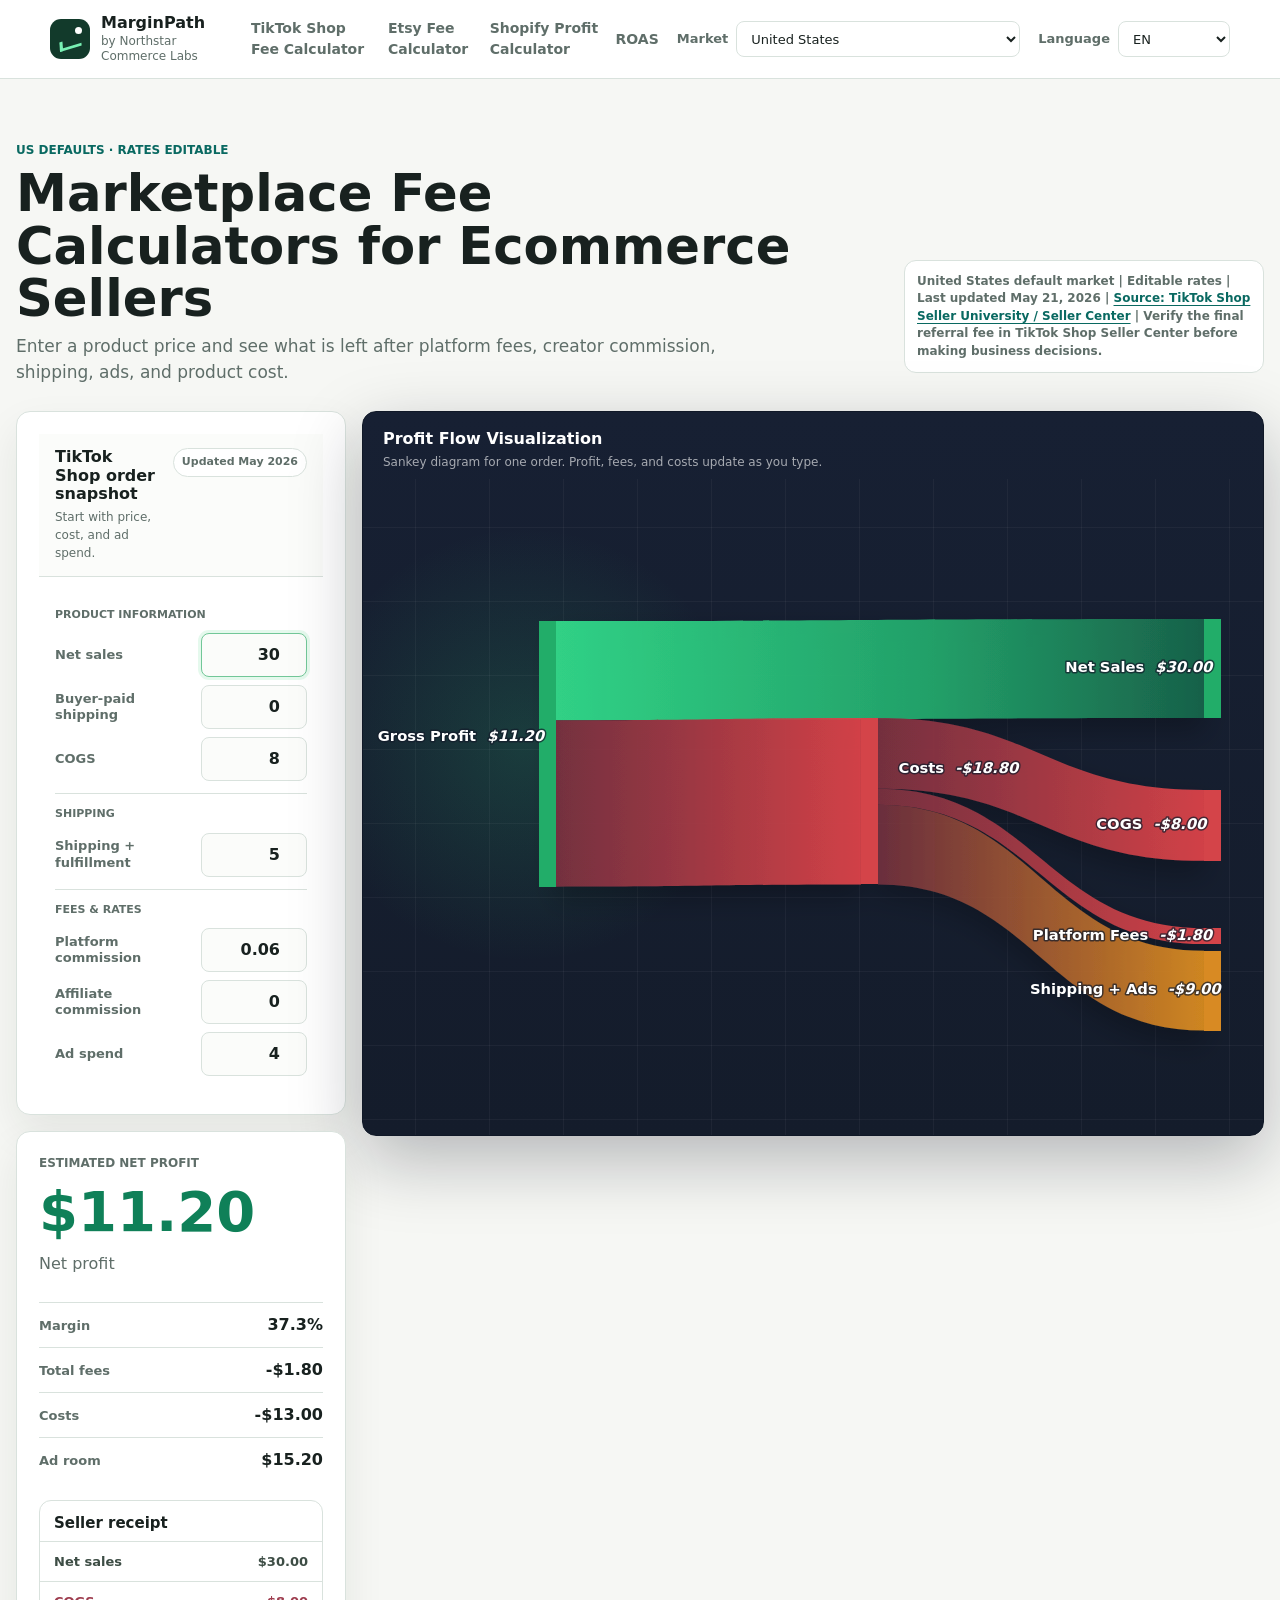
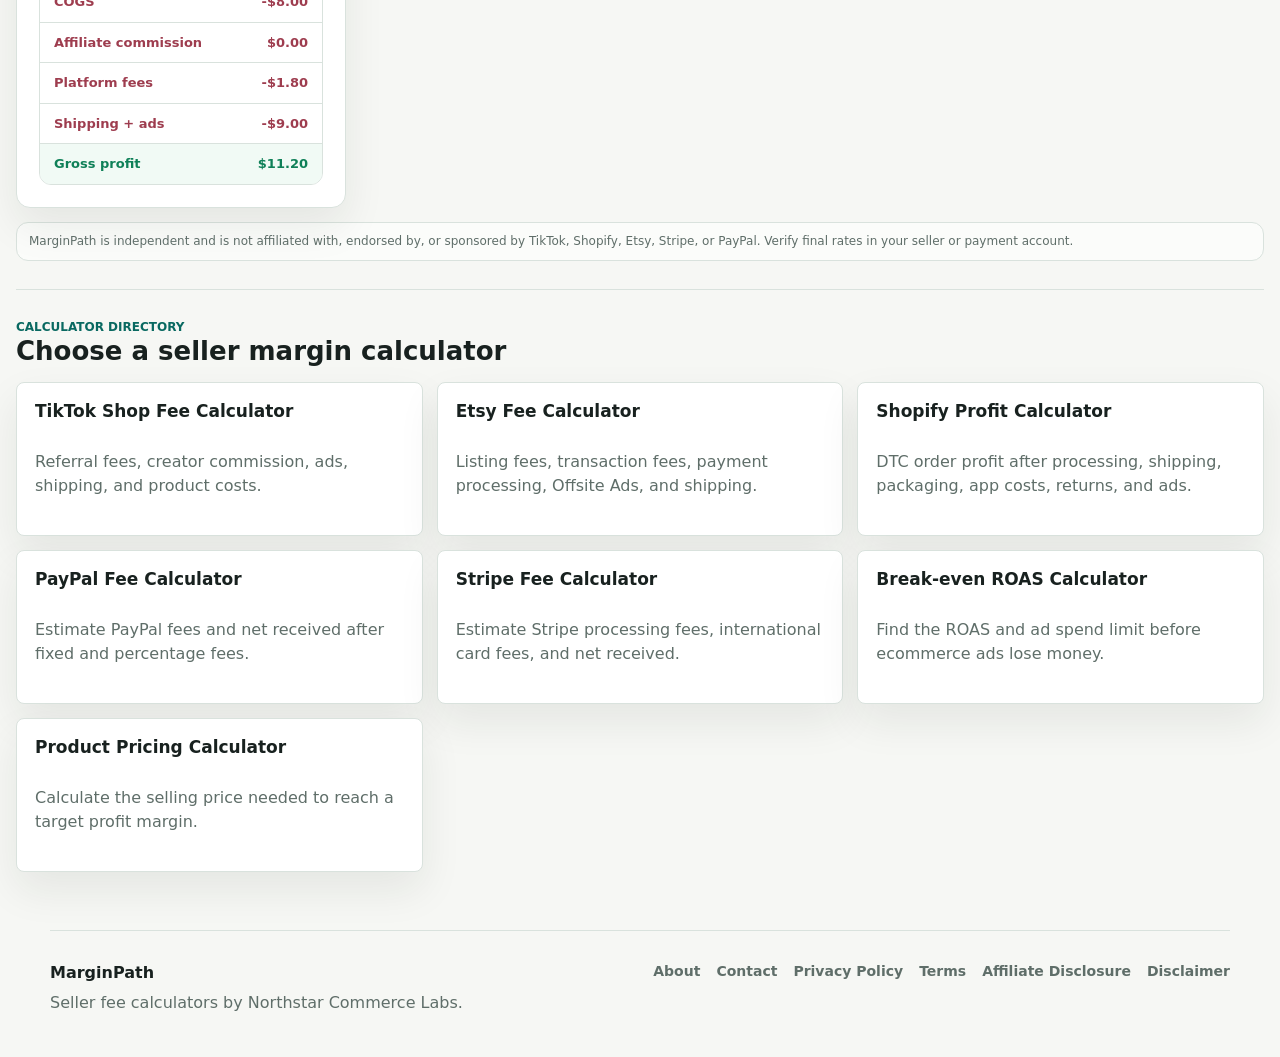
==== commit f34e2a9d: "Prepare MarginPath for GitHub Pages deployment" ====
--- a/index.html
+++ b/index.html
@@ -3,28 +3,27 @@
 <head>
     <meta charset="utf-8">
     <meta name="viewport" content="width=device-width, initial-scale=1">
-    <title>Seller Fee Calculators for Ecommerce Profit Margins | Seller Margin Tools</title>
-    <meta name="description" content="Calculate real ecommerce seller profit after marketplace fees, payment fees, shipping, ads, commissions, and product costs.">
+    <title>Marketplace Fee Calculators for Ecommerce Sellers | MarginPath</title>
+    <meta name="description" content="Use MarginPath to estimate ecommerce seller profit after marketplace fees, creator commission, shipping, ads, and product cost.">
     <link rel="stylesheet" href="styles.css">
 </head>
 <body data-page="home">
     <header class="site-header">
-        <a class="brand" href="index.html" aria-label="Seller Margin Tools home">
-            <span class="brand-mark">SM</span>
+        <a class="brand" href="index.html" aria-label="MarginPath home">
+            <span class="brand-mark" aria-hidden="true"></span>
             <span>
-                <strong>Seller Margin Tools</strong>
-                <small>Fee calculators for ecommerce sellers</small>
+                <strong>MarginPath</strong>
+                <small>by Northstar Commerce Labs</small>
             </span>
         </a>
         <button class="menu-button" type="button" data-action="toggle-menu" aria-expanded="false" aria-controls="siteNav">Menu</button>
         <nav class="site-nav" id="siteNav" aria-label="Primary navigation">
-            <a href="tiktok-shop-fee-calculator.html">TikTok Shop</a>
-            <a href="etsy-fee-calculator.html">Etsy</a>
-            <a href="shopify-profit-calculator.html">Shopify</a>
-            <a href="break-even-roas-calculator.html">Break-even ROAS</a>
-            <a href="about.html">About</a>
+            <a href="tiktok-shop-fee-calculator.html">TikTok Shop Fee Calculator</a>
+            <a href="etsy-fee-calculator.html">Etsy Fee Calculator</a>
+            <a href="shopify-profit-calculator.html">Shopify Profit Calculator</a>
+            <a href="break-even-roas-calculator.html">ROAS</a>
             <label class="region-control">
-                <span>Region</span>
+                <span>Market</span>
                 <select data-region-select aria-label="Default rate region">
                     <option value="US">United States</option>
                     <option value="UK">United Kingdom</option>
@@ -34,63 +33,109 @@
                     <option value="SEA">Southeast Asia</option>
                 </select>
             </label>
+            <label class="language-control">
+                <span>Language</span>
+                <select data-language-select aria-label="Interface language">
+                    <option value="en">EN</option>
+                    <option value="zh">&#31616;&#20307;&#20013;&#25991;</option>
+                    <option value="es">ES</option>
+                    <option value="de">DE</option>
+                    <option value="fr">FR</option>
+                    <option value="ja">JA</option>
+                    <option value="ko">KO</option>
+                </select>
+            </label>
         </nav>
     </header>
 
     <main>
-        <section class="hero-calculator">
-            <div class="hero-copy">
-                <p class="eyebrow">United States default · Rates editable</p>
-                <h1>Seller Fee Calculators for Ecommerce Profit Margins</h1>
-                <p>Calculate real seller profit after marketplace fees, payment fees, shipping, ads, commissions, and product costs.</p>
-                <div class="trust-strip" data-rate-meta>Last updated May 21, 2026</div>
+        <section class="marginpath-hero" aria-labelledby="homeTitle">
+            <div>
+                <p class="eyebrow">US defaults · Rates editable</p>
+                <h1 id="homeTitle">Marketplace Fee Calculators for Ecommerce Sellers</h1>
+                <p class="hero-lede">Enter a product price and see what is left after platform fees, creator commission, shipping, ads, and product cost.</p>
             </div>
-
-            <form class="calculator-card compact-calculator" data-home-calculator>
-                <div class="section-heading">
-                    <h2>Quick margin snapshot</h2>
-                    <p>Default calculator: TikTok Shop US</p>
-                </div>
-                <div class="field-grid">
-                    <label>
-                        <span>Item price</span>
-                        <input name="itemPrice" type="number" step="0.01" value="30">
-                    </label>
-                    <label>
-                        <span>Buyer-paid shipping</span>
-                        <input name="buyerPaidShipping" type="number" step="0.01" value="0">
-                    </label>
-                    <label>
-                        <span>Seller discount</span>
-                        <input name="sellerDiscount" type="number" step="0.01" value="0">
-                    </label>
-                    <label>
-                        <span>COGS</span>
-                        <input name="cogs" type="number" step="0.01" value="8">
-                    </label>
-                    <label>
-                        <span>Marketplace fee rate</span>
-                        <input name="referralFeeRate" type="number" step="0.001" value="0.06" data-rate-field>
-                    </label>
-                    <label>
-                        <span>Affiliate commission</span>
-                        <input name="affiliateCommissionRate" type="number" step="0.001" value="0.10">
-                    </label>
-                    <label>
-                        <span>Shipping / fulfillment</span>
-                        <input name="combinedShippingCost" type="number" step="0.01" value="5">
-                    </label>
-                    <label>
-                        <span>Ad spend per order</span>
-                        <input name="adSpend" type="number" step="0.01" value="4">
-                    </label>
+            <p class="trust-card" data-rate-meta>US defaults. Rates are editable estimates. Verify final fees in your seller or payment account.</p>
+        </section>
+
+        <section class="marginpath-workbench" aria-label="TikTok Shop order profit snapshot">
+            <form class="calculator-card sankey-input-card" data-home-calculator>
+                <div class="card-head">
+                    <div>
+                        <h2>TikTok Shop order snapshot</h2>
+                        <p>Start with price, cost, and ad spend.</p>
+                    </div>
+                    <span class="status-pill">Updated May 2026</span>
+                </div>
+
+                <div class="form-groups">
+                    <div class="form-group">
+                        <span class="group-title">Product Information</span>
+                        <label>
+                            <span>Net sales</span>
+                            <input class="primary-input" name="itemPrice" type="number" step="0.01" value="30">
+                        </label>
+                        <label>
+                            <span>Buyer-paid shipping</span>
+                            <input name="buyerPaidShipping" type="number" step="0.01" value="0">
+                        </label>
+                        <label>
+                            <span>COGS</span>
+                            <input name="cogs" type="number" step="0.01" value="8">
+                        </label>
+                    </div>
+
+                    <div class="form-group">
+                        <span class="group-title">Shipping</span>
+                        <label>
+                            <span>Shipping + fulfillment</span>
+                            <input name="combinedShippingCost" type="number" step="0.01" value="5">
+                        </label>
+                    </div>
+
+                    <div class="form-group">
+                        <span class="group-title">Fees & Rates</span>
+                        <label>
+                            <span>Platform commission</span>
+                            <input name="referralFeeRate" type="number" step="0.001" value="0.06" data-rate-field>
+                        </label>
+                        <label>
+                            <span>Affiliate commission</span>
+                            <input name="affiliateCommissionRate" type="number" step="0.001" value="0.10">
+                        </label>
+                        <label>
+                            <span>Ad spend</span>
+                            <input name="adSpend" type="number" step="0.01" value="4">
+                        </label>
+                    </div>
                 </div>
             </form>
 
-            <aside class="result-card" data-home-results aria-live="polite">
-                <p class="eyebrow">Estimated result</p>
+            <section class="sankey-card" data-profit-sankey aria-labelledby="sankeyTitle">
+                <div class="sankey-head">
+                    <div>
+                        <h2 id="sankeyTitle">Profit Flow Visualization</h2>
+                        <p>Sankey diagram for one order. Profit, fees, and costs update as you type.</p>
+                    </div>
+                </div>
+
+                <div class="sankey-stage" aria-hidden="true">
+                    <div class="sankey-canvas alluvial-flow" data-sankey-canvas></div>
+                </div>
+
+                <div class="sankey-mobile-summary" aria-label="Profit flow summary">
+                    <div class="mobile-flow-row positive"><span>Gross Profit</span><b data-sankey="profit">$8.20</b></div>
+                    <div class="mobile-flow-row"><span>COGS</span><b data-sankey="cogs">-$8.00</b></div>
+                    <div class="mobile-flow-row"><span>Affiliate</span><b data-sankey="affiliateCommission">-$3.00</b></div>
+                    <div class="mobile-flow-row"><span>Platform fees</span><b data-sankey="referralFee">-$1.80</b></div>
+                    <div class="mobile-flow-row"><span>Shipping + ads</span><b data-sankey="shippingAds">-$9.00</b></div>
+                </div>
+            </section>
+
+            <aside class="result-card sankey-result-card" data-home-results aria-live="polite">
+                <span class="label">Estimated net profit</span>
                 <strong class="result-primary">$0.00</strong>
-                <span>Net profit</span>
+                <p>Net profit</p>
                 <dl class="metric-list">
                     <div>
                         <dt>Margin</dt>
@@ -101,13 +146,27 @@
                         <dd data-result="totalFees">$0.00</dd>
                     </div>
                     <div>
-                        <dt>Max ad spend</dt>
+                        <dt>Costs</dt>
+                        <dd data-result="totalCosts">$0.00</dd>
+                    </div>
+                    <div>
+                        <dt>Ad room</dt>
                         <dd data-result="maxAdSpendBeforeLoss">$0.00</dd>
                     </div>
                 </dl>
-                <a class="primary-link" href="tiktok-shop-fee-calculator.html">Open full TikTok Shop calculator</a>
+                <section class="seller-receipt" aria-label="Seller receipt">
+                    <h3>Seller receipt</h3>
+                    <div><span>Net sales</span><b data-receipt="grossRevenue">$30.00</b></div>
+                    <div class="negative"><span>COGS</span><b data-receipt="cogs">-$8.00</b></div>
+                    <div class="negative"><span>Affiliate commission</span><b data-receipt="affiliateCommission">-$3.00</b></div>
+                    <div class="negative"><span>Platform fees</span><b data-receipt="referralFee">-$1.80</b></div>
+                    <div class="negative"><span>Shipping + ads</span><b data-receipt="shippingAds">-$9.00</b></div>
+                    <div class="positive"><span>Gross profit</span><b data-receipt="profit">$8.20</b></div>
+                </section>
             </aside>
         </section>
+
+        <p class="independence-note">MarginPath is independent and is not affiliated with, endorsed by, or sponsored by TikTok, Shopify, Etsy, Stripe, or PayPal. Verify final rates in your seller or payment account.</p>
 
         <section class="content-section" aria-labelledby="calculatorDirectory">
             <div class="section-heading">
@@ -145,56 +204,12 @@
                 </a>
             </div>
         </section>
-
-        <section class="content-section split-section">
-            <div>
-                <p class="eyebrow">Hidden fee example</p>
-                <h2>A $30 sale can become a much smaller profit</h2>
-                <p>Platform fees are only one part of seller margin. Ads, affiliate commissions, fulfillment, shipping labels, packaging, returns, and COGS can change the result fast.</p>
-            </div>
-            <table class="breakdown-table">
-                <caption>Compact ecommerce fee example</caption>
-                <tbody>
-                    <tr>
-                        <th scope="row">Sale price</th>
-                        <td>$30.00</td>
-                    </tr>
-                    <tr>
-                        <th scope="row">Referral fee</th>
-                        <td>-$1.80</td>
-                    </tr>
-                    <tr>
-                        <th scope="row">Creator commission</th>
-                        <td>-$3.00</td>
-                    </tr>
-                    <tr>
-                        <th scope="row">COGS/shipping</th>
-                        <td>-$13.00</td>
-                    </tr>
-                    <tr>
-                        <th scope="row">Ad spend</th>
-                        <td>-$4.00</td>
-                    </tr>
-                    <tr>
-                        <th scope="row">Estimated net profit</th>
-                        <td>$8.20</td>
-                    </tr>
-                </tbody>
-            </table>
-        </section>
-
-        <section class="content-section">
-            <p class="eyebrow">Transparent calculator assumptions</p>
-            <h2>Built for sellers who need editable math</h2>
-            <p>Each calculator is designed to show editable rates, formulas, examples, source links, and update dates so sellers can check the assumptions behind the estimate.</p>
-            <p>Seller Margin Tools provides educational estimates only. The calculators are not tax, legal, accounting, or platform policy advice.</p>
-        </section>
     </main>
 
     <footer class="site-footer">
         <div>
-            <strong>Seller Margin Tools</strong>
-            <p>Calculate real seller profit before fees surprise you.</p>
+            <strong>MarginPath</strong>
+            <p>Seller fee calculators by Northstar Commerce Labs.</p>
         </div>
         <nav aria-label="Footer navigation">
             <a href="about.html">About</a>
@@ -212,6 +227,7 @@
     <script src="rates.js"></script>
     <script src="calculator-core.js"></script>
     <script src="calculator-pages.js"></script>
+    <script src="sankey-renderer.js"></script>
     <script src="script.js"></script>
 </body>
 </html>
--- a/styles.css
+++ b/styles.css
@@ -22,11 +22,13 @@
 
 html {
     min-height: 100%;
+    overflow-x: hidden;
 }
 
 body {
     min-height: 100vh;
     margin: 0;
+    overflow-x: hidden;
     background: var(--bg);
     color: var(--ink);
     font-family: Inter, ui-sans-serif, system-ui, -apple-system, BlinkMacSystemFont, "Segoe UI", sans-serif;
@@ -188,6 +190,10 @@
     display: block;
 }
 
+.brand > span {
+    min-width: 0;
+}
+
 .brand strong {
     line-height: 1.15;
 }
@@ -250,8 +256,14 @@
     padding: 28px 0 22px;
 }
 
+.hero-calculator > * {
+    min-width: 0;
+    max-width: 100%;
+}
+
 .hero-copy {
     grid-area: copy;
+    min-width: 0;
     padding: 32px 0;
 }
 
@@ -330,7 +342,10 @@
 .trust-strip {
     display: inline-flex;
     align-items: center;
+    flex-wrap: wrap;
+    gap: 4px 8px;
     max-width: 100%;
+    min-width: 0;
     min-height: 38px;
     padding: 8px 11px;
     border: 1px solid var(--line);
@@ -339,6 +354,15 @@
     color: var(--muted);
     font-size: 13px;
     font-weight: 700;
+    overflow-wrap: anywhere;
+}
+
+.trust-strip span,
+.trust-strip a {
+    max-width: 100%;
+    min-width: 0;
+    overflow-wrap: anywhere;
+    word-break: break-word;
 }
 
 .trust-strip a {
@@ -352,6 +376,12 @@
     border-radius: 8px;
     background: var(--surface);
     box-shadow: var(--shadow);
+}
+
+.calculator-card,
+.result-card {
+    width: 100%;
+    max-width: 100%;
 }
 
 .field-grid {
@@ -734,13 +764,38 @@
 
 @media (max-width: 760px) {
     main {
-        width: min(100% - 24px, 1180px);
+        width: min(1180px, calc(100% - 80px));
         padding: 22px 0 42px;
     }
 
     .site-header {
+        display: grid;
+        grid-template-columns: minmax(0, 1fr) auto;
+        width: 100%;
+        max-width: 100%;
         padding-right: 12px;
         padding-left: 12px;
+    }
+
+    .menu-button {
+        position: relative;
+        width: 44px;
+        min-width: 44px;
+        padding: 0;
+        overflow: hidden;
+        font-size: 0;
+    }
+
+    .menu-button::before {
+        content: "";
+        position: absolute;
+        left: 12px;
+        top: 19px;
+        width: 18px;
+        height: 2px;
+        border-radius: 999px;
+        background: currentColor;
+        box-shadow: 0 -6px 0 currentColor, 0 6px 0 currentColor;
     }
 
     .brand small {
@@ -753,22 +808,36 @@
         grid-template-columns: 1fr;
     }
 
+    .site-nav.open {
+        grid-column: 1 / -1;
+    }
+
     .calculator-card,
     .result-card {
         padding: 18px;
     }
 
     .hero-copy {
+        max-width: calc(100vw - 24px);
         padding-top: 14px;
     }
 
     .hero-copy > p:not(.eyebrow),
     .calculator-hero > p:not(.eyebrow) {
+        max-width: calc(100vw - 24px);
         font-size: 16px;
     }
 
+    .trust-strip {
+        display: flex;
+        width: 100%;
+        max-width: calc(100vw - 24px);
+    }
+
     h1 {
-        font-size: clamp(32px, 11vw, 42px);
+        max-width: 100%;
+        font-size: clamp(28px, 8.2vw, 34px);
+        overflow-wrap: break-word;
     }
 
     h2 {
@@ -790,10 +859,706 @@
 
     .site-footer {
         flex-direction: column;
-        width: min(100% - 24px, 1180px);
+        width: min(1180px, calc(100% - 80px));
     }
 
     .site-footer nav {
         justify-content: flex-start;
     }
 }
+
+@media (max-width: 520px) {
+    main {
+        width: calc(100% - 24px);
+        margin-right: auto;
+        margin-left: auto;
+    }
+
+    .site-header {
+        width: 100%;
+    }
+
+    .hero-copy,
+    .hero-copy > p:not(.eyebrow),
+    .calculator-hero > p:not(.eyebrow),
+    .trust-strip,
+    h1 {
+        max-width: 100%;
+    }
+
+    .calculator-card,
+    .result-card {
+        max-width: 100%;
+    }
+}
+
+body[data-page="home"] main {
+    width: min(1440px, calc(100% - 32px));
+}
+
+.brand-mark {
+    position: relative;
+    border-radius: 11px;
+    background: #123a2b;
+    color: transparent;
+}
+
+.brand-mark::before {
+    content: "";
+    position: absolute;
+    left: 10px;
+    top: 20px;
+    width: 21px;
+    height: 10px;
+    border-left: 3px solid #78f0b3;
+    border-bottom: 3px solid #78f0b3;
+    transform: skewX(-14deg) rotate(-18deg);
+}
+
+.brand-mark::after {
+    content: "";
+    position: absolute;
+    right: 8px;
+    top: 8px;
+    width: 7px;
+    height: 7px;
+    border-radius: 50%;
+    background: #ffffff;
+}
+
+.language-control {
+    display: flex;
+    align-items: center;
+    gap: 8px;
+    margin-left: 4px;
+    color: var(--muted);
+    font-size: 13px;
+    font-weight: 700;
+}
+
+.language-control select {
+    width: auto;
+    min-height: 36px;
+    padding: 7px 28px 7px 10px;
+    background-color: var(--surface);
+    font-size: 13px;
+}
+
+.marginpath-hero {
+    display: grid;
+    grid-template-columns: minmax(0, 1fr) minmax(280px, 360px);
+    gap: 18px;
+    align-items: end;
+    padding: 28px 0 14px;
+}
+
+.marginpath-hero > *,
+.marginpath-workbench > * {
+    min-width: 0;
+}
+
+.marginpath-hero h1 {
+    max-width: 780px;
+    margin-bottom: 10px;
+    font-size: clamp(34px, 4vw, 52px);
+}
+
+.hero-lede {
+    max-width: 760px;
+    margin-bottom: 0;
+    font-size: 17px;
+}
+
+.trust-card {
+    border: 1px solid var(--line);
+    border-radius: 12px;
+    padding: 12px;
+    background: var(--surface);
+    color: var(--muted);
+    font-size: 12px;
+    font-weight: 700;
+    line-height: 1.45;
+    overflow-wrap: anywhere;
+}
+
+.trust-card a {
+    overflow-wrap: anywhere;
+    word-break: break-word;
+}
+
+.marginpath-workbench {
+    display: grid;
+    grid-template-columns: minmax(286px, 330px) minmax(0, 1fr);
+    grid-template-areas:
+        "calculator chart"
+        "result chart";
+    gap: 16px;
+    align-items: start;
+    margin-top: 12px;
+}
+
+.sankey-input-card {
+    grid-area: calculator;
+}
+
+.sankey-card {
+    grid-area: chart;
+}
+
+.sankey-result-card {
+    grid-area: result;
+}
+
+.sankey-input-card,
+.sankey-result-card,
+.sankey-card {
+    border-radius: 14px;
+}
+
+.card-head,
+.sankey-head {
+    display: flex;
+    justify-content: space-between;
+    gap: 12px;
+    align-items: flex-start;
+    padding: 14px 16px;
+    border-bottom: 1px solid var(--line);
+    background: #fbfcfa;
+}
+
+.card-head h2,
+.sankey-head h2 {
+    margin-bottom: 0;
+    font-size: 16px;
+}
+
+.card-head p,
+.sankey-head p {
+    margin: 4px 0 0;
+    font-size: 12px;
+}
+
+.status-pill {
+    display: inline-flex;
+    align-items: center;
+    border: 1px solid var(--line);
+    border-radius: 999px;
+    padding: 5px 8px;
+    background: var(--surface);
+    color: var(--muted);
+    font-size: 11px;
+    font-weight: 800;
+    white-space: nowrap;
+}
+
+.form-groups {
+    display: grid;
+    gap: 0;
+    padding: 0 16px 16px;
+}
+
+.form-group {
+    padding: 12px 0;
+    border-bottom: 1px solid var(--line);
+}
+
+.form-group:last-child {
+    border-bottom: 0;
+    padding-bottom: 0;
+}
+
+.group-title {
+    display: block;
+    margin-bottom: 10px;
+    color: var(--muted);
+    font-size: 11px;
+    font-weight: 800;
+    text-transform: uppercase;
+}
+
+.form-group label {
+    grid-template-columns: minmax(0, 1fr) 106px;
+    align-items: center;
+    margin-top: 8px;
+}
+
+.form-group label:first-of-type {
+    margin-top: 0;
+}
+
+.form-group input {
+    min-height: 40px;
+    text-align: right;
+    font-weight: 800;
+}
+
+.primary-input {
+    border-color: #72c798;
+    box-shadow: 0 0 0 3px rgba(75, 208, 131, 0.14);
+}
+
+.sankey-card {
+    min-height: 722px;
+    overflow: hidden;
+    border: 1px solid #101827;
+    background:
+        radial-gradient(circle at 18% 46%, rgba(45, 199, 123, 0.18), transparent 26%),
+        linear-gradient(180deg, #172033 0%, #141c2b 100%);
+    color: #ffffff;
+    box-shadow: 0 24px 70px rgba(9, 16, 28, 0.28);
+}
+
+.sankey-head {
+    border-bottom: 0;
+    background: transparent;
+    color: #ffffff;
+    padding: 18px 20px 8px;
+}
+
+.sankey-head p {
+    color: rgba(255, 255, 255, 0.62);
+}
+
+.sankey-stage {
+    position: relative;
+    height: 656px;
+    margin: 0;
+    overflow: hidden;
+    border-radius: 0 0 14px 14px;
+    background-image:
+        linear-gradient(rgba(255, 255, 255, 0.045) 1px, transparent 1px),
+        linear-gradient(90deg, rgba(255, 255, 255, 0.045) 1px, transparent 1px);
+    background-size: 74px 74px;
+    background-position: -22px -26px;
+}
+
+.sankey-svg {
+    position: absolute;
+    inset: 4px 0 0;
+    width: 100%;
+    height: 100%;
+}
+
+.sankey-canvas {
+    position: absolute;
+    inset: 0;
+}
+
+.sankey-rendered-svg {
+    display: block;
+    width: 100%;
+    height: 100%;
+    overflow: visible;
+}
+
+.sankey-link {
+    transition: opacity 180ms ease, filter 180ms ease;
+}
+
+.sankey-link-profit {
+    fill: url("#sankeyProfitGradient");
+}
+
+.sankey-link-cost,
+.sankey-link-costs {
+    fill: url("#sankeyCostGradient");
+}
+
+.sankey-link-shipping {
+    fill: url("#sankeyShippingGradient");
+}
+
+.sankey-node {
+    shape-rendering: crispEdges;
+}
+
+.sankey-node-source,
+.sankey-node-profit {
+    fill: #22ad69;
+}
+
+.sankey-node-costs,
+.sankey-node-cost {
+    fill: #d44449;
+}
+
+.sankey-node-shipping {
+    fill: #d88a23;
+}
+
+.sankey-svg-label {
+    fill: #ffffff;
+    font-size: 20px;
+    font-weight: 900;
+    paint-order: stroke;
+    stroke: rgba(20, 28, 43, 0.72);
+    stroke-width: 4px;
+    stroke-linejoin: round;
+}
+
+.sankey-svg-value {
+    font-style: italic;
+    font-weight: 760;
+}
+
+.flow-ribbon {
+    fill: none;
+    stroke-linecap: butt;
+    stroke-linejoin: round;
+    transition: stroke-width 180ms ease;
+}
+
+.flow-profit {
+    stroke: url("#profitRibbon");
+    stroke-width: var(--flow-profit-width, 176);
+}
+
+.flow-costs {
+    stroke: url("#costRibbon");
+    stroke-width: var(--flow-costs-width, 130);
+}
+
+.flow-cogs {
+    stroke: url("#costRibbon");
+    stroke-width: var(--flow-cogs-width, 64);
+}
+
+.flow-affiliate {
+    stroke: url("#costRibbon");
+    stroke-width: var(--flow-affiliate-width, 36);
+}
+
+.flow-platform {
+    stroke: url("#costRibbon");
+    stroke-width: var(--flow-platform-width, 26);
+}
+
+.flow-shipping {
+    stroke: url("#shippingRibbon");
+    stroke-width: var(--flow-shipping-width, 54);
+}
+
+.flow-node {
+    position: absolute;
+    width: 16px;
+    border-radius: 0;
+    box-shadow: 0 8px 26px rgba(0, 0, 0, 0.18);
+}
+
+.node-source,
+.node-profit {
+    background: #22ad69;
+}
+
+.node-source {
+    left: 20.6%;
+    top: 13%;
+    height: 64%;
+}
+
+.node-profit {
+    right: 2.3%;
+    top: 15%;
+    height: 34%;
+}
+
+.node-split,
+.node-cogs,
+.node-affiliate,
+.node-platform,
+.node-shipping {
+    background: #cf3f45;
+}
+
+.node-split {
+    left: 55.8%;
+    top: 51.5%;
+    height: 23%;
+}
+
+.node-cogs {
+    right: 2.3%;
+    top: 58.5%;
+    height: 11%;
+}
+
+.node-affiliate {
+    right: 2.3%;
+    top: 72.5%;
+    height: 6.5%;
+}
+
+.node-platform {
+    right: 2.3%;
+    top: 81.5%;
+    height: 5.4%;
+}
+
+.node-shipping {
+    right: 2.3%;
+    top: 90.5%;
+    height: 5.8%;
+    background: #d88a23;
+}
+
+.sankey-source-bubble {
+    position: absolute;
+    left: 18px;
+    top: 36%;
+    display: grid;
+    place-items: center;
+    width: 136px;
+    height: 136px;
+    border-radius: 50%;
+    background: #0e3c2f;
+    color: #ffffff;
+    box-shadow: 0 24px 48px rgba(5, 24, 18, 0.34);
+}
+
+.sankey-source-bubble span {
+    color: rgba(255, 255, 255, 0.72);
+    font-size: 14px;
+    font-weight: 800;
+}
+
+.sankey-source-bubble strong {
+    margin-top: -24px;
+    font-size: 36px;
+    line-height: 1;
+}
+
+.flow-tag {
+    position: absolute;
+    display: inline-flex;
+    gap: 7px;
+    align-items: center;
+    color: #ffffff;
+    font-size: 14px;
+    font-weight: 850;
+    line-height: 1.1;
+    text-shadow: 0 2px 8px rgba(0, 0, 0, 0.26);
+    white-space: nowrap;
+}
+
+.flow-tag b {
+    font-style: italic;
+    font-weight: 780;
+}
+
+.tag-profit {
+    left: 24%;
+    top: 35%;
+}
+
+.tag-net {
+    right: 6%;
+    top: 27%;
+}
+
+.tag-costs {
+    left: 57%;
+    top: 58%;
+}
+
+.tag-cogs {
+    right: 6%;
+    top: 60.5%;
+}
+
+.tag-affiliate {
+    right: 6%;
+    top: 74.5%;
+}
+
+.tag-platform {
+    right: 6%;
+    top: 83%;
+}
+
+.tag-shipping {
+    right: 6%;
+    top: 91%;
+    opacity: 0.9;
+}
+
+.sankey-mobile-summary {
+    display: none;
+}
+
+.sankey-result-card .label {
+    color: var(--muted);
+    font-size: 12px;
+    font-weight: 800;
+    text-transform: uppercase;
+}
+
+.sankey-result-card .result-primary {
+    color: #0f8058;
+    font-size: 56px;
+}
+
+.sankey-result-card > p {
+    margin-bottom: 14px;
+}
+
+.seller-receipt {
+    margin-top: 14px;
+    overflow: hidden;
+    border: 1px solid var(--line);
+    border-radius: 12px;
+    background: var(--surface);
+}
+
+.seller-receipt h3 {
+    margin: 0;
+    padding: 13px 14px 8px;
+    font-size: 15px;
+}
+
+.seller-receipt div {
+    display: flex;
+    justify-content: space-between;
+    gap: 10px;
+    padding: 10px 14px;
+    border-top: 1px solid var(--line);
+    color: #3d4d45;
+    font-size: 13px;
+    font-weight: 700;
+}
+
+.seller-receipt .negative {
+    color: #9e3d4f;
+}
+
+.seller-receipt .positive {
+    background: #f1faf5;
+    color: #0f8058;
+    font-weight: 850;
+}
+
+.independence-note {
+    margin: 14px 0 0;
+    border: 1px solid var(--line);
+    border-radius: 12px;
+    padding: 10px 12px;
+    background: #fbfcfa;
+    color: var(--muted);
+    font-size: 12px;
+    line-height: 1.45;
+}
+
+@media (prefers-reduced-motion: reduce) {
+    *,
+    *::before,
+    *::after {
+        scroll-behavior: auto !important;
+        transition-duration: 0.01ms !important;
+        animation-duration: 0.01ms !important;
+        animation-iteration-count: 1 !important;
+    }
+}
+
+@media (max-width: 1120px) {
+    .marginpath-hero,
+    .marginpath-workbench {
+        grid-template-columns: 1fr;
+        grid-template-areas:
+            "chart"
+            "calculator"
+            "result";
+    }
+
+    .sankey-card {
+        min-height: 620px;
+    }
+}
+
+@media (max-width: 980px) {
+    .language-control {
+        grid-column: 1 / -1;
+        justify-content: space-between;
+        min-height: 40px;
+        padding: 9px 10px;
+        border: 1px solid var(--line);
+        border-radius: 8px;
+        background: var(--surface);
+    }
+
+    .language-control select {
+        width: min(260px, 100%);
+    }
+}
+
+@media (max-width: 760px) {
+    body[data-page="home"] main {
+        width: min(1180px, calc(100% - 80px));
+        max-width: calc(100vw - 80px);
+    }
+
+    .marginpath-hero {
+        width: 100%;
+        max-width: 100%;
+        padding-top: 18px;
+    }
+
+    .marginpath-hero > *,
+    .trust-card,
+    .sankey-input-card,
+    .sankey-result-card {
+        max-width: 100%;
+    }
+
+    .marginpath-hero h1 {
+        max-width: 100%;
+        font-size: clamp(28px, 8.2vw, 34px);
+    }
+
+    .hero-lede {
+        max-width: 100%;
+        font-size: 15px;
+    }
+
+    .sankey-card {
+        min-height: auto;
+    }
+
+    .sankey-stage {
+        display: none;
+    }
+
+    .sankey-mobile-summary {
+        display: grid;
+        gap: 8px;
+        padding: 14px 16px 16px;
+    }
+
+    .mobile-flow-row {
+        display: flex;
+        justify-content: space-between;
+        gap: 12px;
+        border: 1px solid rgba(255, 255, 255, 0.1);
+        border-radius: 8px;
+        padding: 11px 12px;
+        background: rgba(255, 255, 255, 0.055);
+        color: rgba(255, 255, 255, 0.82);
+        font-weight: 800;
+    }
+
+    .mobile-flow-row b {
+        color: #ffffff;
+        font-style: italic;
+    }
+
+    .mobile-flow-row.positive {
+        border-color: rgba(64, 214, 135, 0.28);
+        background: rgba(42, 187, 113, 0.16);
+    }
+
+    .form-group label {
+        grid-template-columns: minmax(0, 1fr) 104px;
+    }
+
+    .sankey-result-card .result-primary {
+        font-size: 42px;
+    }
+}
